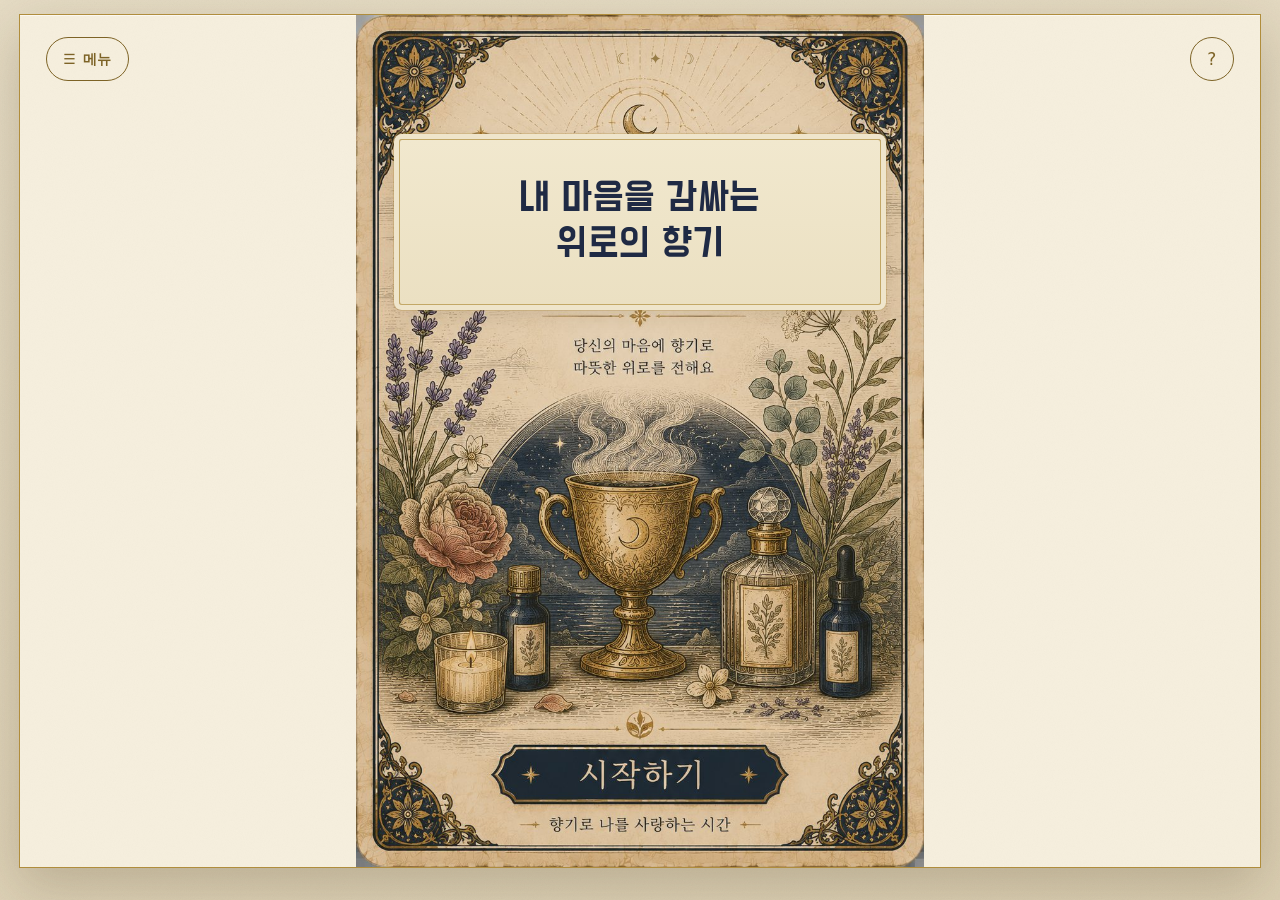
==== index.html @ 22495534 "Layout, UX, accessibility and loading: fit fixes, safe sheets, in-room reveal, preloading, dialogs -" ====
<!doctype html>
<html lang="ko">
<head>
<meta charset="utf-8"><meta name="viewport" content="width=device-width,initial-scale=1">
<meta name="theme-color" content="#e6dcc4">
<title>마음의 향기 타로</title>
<link rel="icon" href="favicon.svg" type="image/svg+xml">
<!-- 표지 제목 글꼴을 먼저 받아 둠(늦게 받으면 제목 글꼴이 한 번 바뀌어 보임) -->
<link rel="preload" href="fonts/BMDOHYEON.woff2" as="font" type="font/woff2" crossorigin>
<style>
@font-face{
  font-family:'BMDOHYEON';
  src:url("fonts/BMDOHYEON.woff2") format('woff2');
  font-weight:400;font-style:normal;font-display:swap;
}
:root{
  --paper:#efe5ce;--tile:#f6efdd;--tile-2:#f0e7d0;
  --ink:#3a3226;--ink-soft:#6e6250;
  --navy:#1f2a44;--navy-2:#16203a;
  --gold:#b08d3c;--gold-lt:#cfae62;--gold-pale:#e9d7a6;
  --gold-text:#7d6326;   /* 작은 금색 글씨용 진한 금색(밝은 배경에서 대비 4.5:1 이상) */
  --line:rgba(176,141,60,.38);--line-soft:rgba(176,141,60,.2);
  --cardw:132px;--cardh:226px;
  --serif:'BMDOHYEON','Noto Sans KR','Apple SD Gothic Neo',sans-serif;
  --sans:'Noto Sans KR','Apple SD Gothic Neo','Malgun Gothic',system-ui,sans-serif;
}
*{box-sizing:border-box}
body{
  margin:0;color:var(--ink);font-family:var(--sans);min-height:100vh;
  background:
    url("data:image/svg+xml,%3Csvg xmlns='http://www.w3.org/2000/svg' width='150' height='150'%3E%3Cfilter id='n'%3E%3CfeTurbulence type='fractalNoise' baseFrequency='.85' numOctaves='3'/%3E%3CfeColorMatrix type='saturate' values='0'/%3E%3C/filter%3E%3Crect width='150' height='150' filter='url(%23n)' opacity='.055'/%3E%3C/svg%3E"),
    linear-gradient(170deg,#e6dcc4 0,#dccfb2 100%);
  background-attachment:fixed;
}
button,input,textarea{font:inherit;cursor:pointer}
button:focus-visible,textarea:focus-visible,input:focus-visible,select:focus-visible{outline:2px solid var(--gold-text);outline-offset:3px}
/* 화면이 바뀔 때 초점을 옮겨 두는 단계 제목·창(키보드로는 닿지 않음) */
[tabindex="-1"]:focus{outline:none}
.app{max-width:820px;margin:auto;padding:clamp(12px,2.5vw,28px)}

/* ── 양피지 액자 ─────────────────────────── */
.shell{
  position:relative;background:var(--tile);border:1.5px solid var(--gold);
  box-shadow:0 18px 50px rgba(60,45,20,.22),0 1px 0 rgba(255,255,255,.6) inset;
  animation:fadeInUp .7s ease-out both;
  background-image:
    url("data:image/svg+xml,%3Csvg xmlns='http://www.w3.org/2000/svg' width='150' height='150'%3E%3Cfilter id='n'%3E%3CfeTurbulence type='fractalNoise' baseFrequency='.9' numOctaves='3'/%3E%3CfeColorMatrix type='saturate' values='0'/%3E%3C/filter%3E%3Crect width='150' height='150' filter='url(%23n)' opacity='.04'/%3E%3C/svg%3E");
}
.shell:before{
  content:"";position:absolute;inset:9px;border:1px solid var(--line);pointer-events:none;z-index:40
}
.corners{position:absolute;inset:9px;pointer-events:none;z-index:41;
  background:url("data:image/svg+xml,%3Csvg xmlns='http://www.w3.org/2000/svg' viewBox='0 0 100 100'%3E%3Cg transform='rotate(0 50 50)'%3E%3Cpath d='M5 95 L5 32 Q5 5 32 5 L95 5' fill='none' stroke='%23b08d3c' stroke-width='1.6'/%3E%3Cpath d='M13 95 L13 36 Q13 13 36 13 L95 13' fill='none' stroke='%23b08d3c' stroke-width='.9' opacity='.55'/%3E%3Cpath d='M13 66 Q34 62 39 44 Q43 28 60 24' fill='none' stroke='%23b08d3c' stroke-width='1.1'/%3E%3Cpath d='M22 56 Q28 46 39 44' fill='none' stroke='%23b08d3c' stroke-width='.9' opacity='.8'/%3E%3Cpath d='M39 44 Q48 34 50 24' fill='none' stroke='%23b08d3c' stroke-width='.9' opacity='.8'/%3E%3Ccircle cx='39' cy='44' r='2.6' fill='%23b08d3c'/%3E%3Ccircle cx='60' cy='24' r='2' fill='%23b08d3c'/%3E%3Ccircle cx='13' cy='66' r='2' fill='%23b08d3c'/%3E%3Ccircle cx='24' cy='24' r='1.4' fill='%23b08d3c' opacity='.7'/%3E%3C/g%3E%3C/svg%3E") top left no-repeat,url("data:image/svg+xml,%3Csvg xmlns='http://www.w3.org/2000/svg' viewBox='0 0 100 100'%3E%3Cg transform='rotate(90 50 50)'%3E%3Cpath d='M5 95 L5 32 Q5 5 32 5 L95 5' fill='none' stroke='%23b08d3c' stroke-width='1.6'/%3E%3Cpath d='M13 95 L13 36 Q13 13 36 13 L95 13' fill='none' stroke='%23b08d3c' stroke-width='.9' opacity='.55'/%3E%3Cpath d='M13 66 Q34 62 39 44 Q43 28 60 24' fill='none' stroke='%23b08d3c' stroke-width='1.1'/%3E%3Cpath d='M22 56 Q28 46 39 44' fill='none' stroke='%23b08d3c' stroke-width='.9' opacity='.8'/%3E%3Cpath d='M39 44 Q48 34 50 24' fill='none' stroke='%23b08d3c' stroke-width='.9' opacity='.8'/%3E%3Ccircle cx='39' cy='44' r='2.6' fill='%23b08d3c'/%3E%3Ccircle cx='60' cy='24' r='2' fill='%23b08d3c'/%3E%3Ccircle cx='13' cy='66' r='2' fill='%23b08d3c'/%3E%3Ccircle cx='24' cy='24' r='1.4' fill='%23b08d3c' opacity='.7'/%3E%3C/g%3E%3C/svg%3E") top right no-repeat,
             url("data:image/svg+xml,%3Csvg xmlns='http://www.w3.org/2000/svg' viewBox='0 0 100 100'%3E%3Cg transform='rotate(270 50 50)'%3E%3Cpath d='M5 95 L5 32 Q5 5 32 5 L95 5' fill='none' stroke='%23b08d3c' stroke-width='1.6'/%3E%3Cpath d='M13 95 L13 36 Q13 13 36 13 L95 13' fill='none' stroke='%23b08d3c' stroke-width='.9' opacity='.55'/%3E%3Cpath d='M13 66 Q34 62 39 44 Q43 28 60 24' fill='none' stroke='%23b08d3c' stroke-width='1.1'/%3E%3Cpath d='M22 56 Q28 46 39 44' fill='none' stroke='%23b08d3c' stroke-width='.9' opacity='.8'/%3E%3Cpath d='M39 44 Q48 34 50 24' fill='none' stroke='%23b08d3c' stroke-width='.9' opacity='.8'/%3E%3Ccircle cx='39' cy='44' r='2.6' fill='%23b08d3c'/%3E%3Ccircle cx='60' cy='24' r='2' fill='%23b08d3c'/%3E%3Ccircle cx='13' cy='66' r='2' fill='%23b08d3c'/%3E%3Ccircle cx='24' cy='24' r='1.4' fill='%23b08d3c' opacity='.7'/%3E%3C/g%3E%3C/svg%3E") bottom left no-repeat,url("data:image/svg+xml,%3Csvg xmlns='http://www.w3.org/2000/svg' viewBox='0 0 100 100'%3E%3Cg transform='rotate(180 50 50)'%3E%3Cpath d='M5 95 L5 32 Q5 5 32 5 L95 5' fill='none' stroke='%23b08d3c' stroke-width='1.6'/%3E%3Cpath d='M13 95 L13 36 Q13 13 36 13 L95 13' fill='none' stroke='%23b08d3c' stroke-width='.9' opacity='.55'/%3E%3Cpath d='M13 66 Q34 62 39 44 Q43 28 60 24' fill='none' stroke='%23b08d3c' stroke-width='1.1'/%3E%3Cpath d='M22 56 Q28 46 39 44' fill='none' stroke='%23b08d3c' stroke-width='.9' opacity='.8'/%3E%3Cpath d='M39 44 Q48 34 50 24' fill='none' stroke='%23b08d3c' stroke-width='.9' opacity='.8'/%3E%3Ccircle cx='39' cy='44' r='2.6' fill='%23b08d3c'/%3E%3Ccircle cx='60' cy='24' r='2' fill='%23b08d3c'/%3E%3Ccircle cx='13' cy='66' r='2' fill='%23b08d3c'/%3E%3Ccircle cx='24' cy='24' r='1.4' fill='%23b08d3c' opacity='.7'/%3E%3C/g%3E%3C/svg%3E") bottom right no-repeat;
  background-size:74px 74px}

/* ── 상단 바 ───────────────────────────── */
.topbar{position:relative;z-index:60;display:flex;align-items:center;justify-content:space-between;padding:26px 30px 0}
.iconbtn{
  width:44px;height:44px;border-radius:50%;border:1.5px solid var(--gold-text);background:transparent;
  color:var(--gold-text);font-size:17px;line-height:1;display:inline-flex;align-items:center;justify-content:center;transition:all .25s ease
}
.iconbtn:hover{background:rgba(176,141,60,.14)}
.crest{flex:1;text-align:center;color:var(--gold);font-size:15px;letter-spacing:.5em;opacity:.85}

.masthead{text-align:center;padding:14px 30px 0;position:relative;z-index:45}
h1{font-family:var(--serif);font-size:clamp(28px,5vw,42px);margin:0;color:var(--navy);letter-spacing:1px;line-height:1.32}
.sub{color:var(--ink-soft);margin-top:12px;font-size:13.5px;line-height:1.7}

.progress{display:grid;grid-template-columns:repeat(5,1fr);gap:6px;padding:22px 30px 0;position:relative;z-index:45}
.progress span{height:2px;background:rgba(176,141,60,.22);transition:all .4s cubic-bezier(.34,.1,.68,.55)}
.progress .on{background:linear-gradient(90deg,var(--gold),var(--gold-lt))}

.content{padding:clamp(22px,4vw,38px) clamp(20px,4vw,42px) clamp(30px,5vw,44px);min-height:560px;position:relative;z-index:45;animation:fadeIn .5s ease-out .15s both}

/* ── 구분 장식 ─────────────────────────── */
.divider{display:flex;align-items:center;gap:14px;margin:6px 0 20px;color:var(--gold-text)}
.divider:before,.divider:after{content:"";flex:1;height:1px;background:linear-gradient(90deg,transparent,var(--line),transparent)}
.divider span{font-size:12px;letter-spacing:.34em;font-weight:700;white-space:nowrap;position:relative;padding:0 22px}
.divider span:before,.divider span:after{content:"◆";position:absolute;top:50%;transform:translateY(-50%);font-size:7px;opacity:.85;letter-spacing:0}
.divider span:before{left:0}.divider span:after{right:0}
.divider em{font-style:normal;opacity:.7}

h2{font-family:var(--serif);font-size:clamp(24px,4vw,34px);margin:0 0 14px;color:var(--navy);letter-spacing:.5px;text-align:center}
.lead{color:var(--ink-soft);line-height:1.85;font-size:13.5px;text-align:center;max-width:620px;margin:0 auto}

.mark{text-align:center;color:var(--gold);font-size:13px;margin-top:30px;opacity:.75}
/* 한국어 문장은 낱말 중간에서 줄이 바뀌지 않게(긴 글자 묶음은 그래도 칸 안에서 줄바꿈) */
.lead,.status,.notice,.reading p,.scent p,.ainote,.keystate,.warn,.rowtext .desc{word-break:keep-all;overflow-wrap:break-word}

/* ── 목록형 선택 줄 ─────────────────────── */
.rows{margin-top:26px;display:flex;flex-direction:column;gap:10px}
.row{
  display:flex;align-items:center;gap:14px;width:100%;text-align:left;
  border:1px solid var(--line);background:rgba(255,253,246,.62);color:var(--ink);
  padding:15px 18px;transition:all .26s ease;position:relative
}
.row:hover{border-color:var(--gold);background:#fffdf6;box-shadow:0 5px 16px rgba(60,45,20,.1)}
.row.sel{background:var(--navy);border-color:var(--navy);box-shadow:0 8px 22px rgba(31,42,68,.3)}
.row.sel strong{color:var(--gold-pale)}
.row.sel .desc{color:rgba(233,215,166,.62)}
.row.sel .chev,.row.sel .orb{color:var(--gold-lt)}
/* 고른 줄은 남색 바탕이라 남색·파랑 점이 묻히지 않게 밝은 테두리 */
.row.sel .orb i{box-shadow:0 0 0 2px #fffdf6}
.orb{width:22px;height:22px;flex:0 0 22px;border-radius:50%;display:grid;place-items:center;color:var(--gold);font-size:15px}
.orb i{width:11px;height:11px;border-radius:50%;background:currentColor;box-shadow:0 0 0 3px rgba(176,141,60,.18)}
.rowtext{flex:1;min-width:0}
.rowtext strong{display:block;font-family:var(--serif);font-size:16.5px;color:var(--navy)}
.rowtext .desc{display:block;color:var(--ink-soft);font-size:12.5px;line-height:1.5;margin-top:4px}
.chev{color:var(--gold);font-size:20px;line-height:1;opacity:.8}

/* ── 버튼 ──────────────────────────────── */
.btn{
  border:1px solid var(--gold);background:transparent;color:var(--navy);
  padding:13px 26px;font-size:13.5px;font-weight:600;letter-spacing:.1em;transition:all .26s ease
}
.btn:hover:not(:disabled){background:rgba(176,141,60,.13)}
.btn.primary{
  position:relative;background:var(--navy);border-color:var(--navy);color:var(--gold-pale);
  box-shadow:0 7px 20px rgba(31,42,68,.3)
}
.btn.primary:before,.btn.primary:after{content:"✦";position:absolute;top:50%;transform:translateY(-50%);color:var(--gold-lt);font-size:10px;opacity:.9}
.btn.primary:before{left:16px}
.btn.primary:after{right:16px}
.btn.primary:hover:not(:disabled){background:var(--navy-2);box-shadow:0 11px 26px rgba(31,42,68,.38)}
.btn:disabled{opacity:.45;cursor:not-allowed}
/* 아직 누를 수 없는 다음 버튼도 글씨는 읽히게(버튼 글씨가 '색을 먼저 골라요'처럼 할 일을 알려 줌) */
.btn.primary:disabled{opacity:1;background:#ddd4bf;border-color:#cdbf9f;color:#5b5140;box-shadow:none}
.btn.primary:disabled:before,.btn.primary:disabled:after{color:#a8987a}
.nav{display:flex;gap:12px;margin-top:30px;flex-wrap:wrap}
.nav .btn{flex:1;min-width:130px}
.nav .mid{display:flex;gap:12px;flex:2;min-width:200px}
.nav .mid .btn{flex:1}
/* 리딩 화면: 왼쪽 자리(다른 단계의 '이전' 자리)는 비워 두고 다시 뽑기는 가운데 묶음으로 */
.navgap{flex:1;min-width:130px}

textarea{
  width:100%;min-height:96px;background:rgba(255,253,246,.75);border:1px solid var(--line);
  color:var(--ink);padding:15px;font-size:13.5px;line-height:1.7;resize:vertical;margin-top:18px
}
textarea:focus{outline:none;border-color:var(--gold);background:#fffdf6}
textarea::placeholder{color:#7a6c58}

/* ── 표지 ──────────────────────────────── */
body.on-cover .progress,body.on-cover .masthead{display:none}
body.on-cover .shell:before,body.on-cover .corners{display:none}
body.on-cover .topbar{position:absolute;left:0;right:0;padding:22px 26px 0}
body.on-cover .topbar .crest{color:#8a6f36}
.content.cover{padding:0;min-height:0;animation:fadeIn .6s ease-out both}
/* 그림이 오기 전에도 자리를 잡아 두고(비율 900:1350), 양피지색 자리와 시작 버튼을 먼저 보여 줌 */
.poster{position:relative;cursor:pointer;line-height:0;aspect-ratio:900/1350;
  background:linear-gradient(180deg,#efe3c4,#e2d2ab);
  box-shadow:inset 0 0 0 10px #e9dcbb,inset 0 0 0 11px rgba(176,141,60,.55)}
.poster img{width:100%;height:auto;display:block}
/* 진짜 '시작하기' 버튼 — 그림 속 버튼 자리에 겹쳐 둠. 그림이 뜨면 투명해져 그림 속 버튼이 보이고,
   그림이 늦거나 안 뜨면 이 버튼이 그대로 보임 */
.poster .start{position:absolute;left:24%;width:52%;top:85.6%;height:6.8%;padding:0;border:1.5px solid var(--gold-lt);
  background:var(--navy);color:var(--gold-pale);font-family:var(--serif);font-size:clamp(17px,4.6vw,28px);
  letter-spacing:.14em;line-height:1;border-radius:4px;transition:background .35s ease,box-shadow .35s ease}
.poster.loaded .start{background:transparent;border-color:transparent;color:transparent}
.poster:hover .start,.poster .start:focus-visible{box-shadow:0 0 34px rgba(207,174,98,.55)}
.poster.loaded:hover .start,.poster.loaded .start:focus-visible{background:rgba(255,245,220,.15)}
/* 표지 이미지 속 옛 제목을 가리고 새 제목을 얹는 '명판' */
.cover-title{position:absolute;left:7.5%;right:7.5%;top:14.5%;height:19.5%;
  display:flex;align-items:center;justify-content:center;text-align:center;line-height:0;
  background:linear-gradient(180deg,#f1e8ce,#ebe0c2);
  border:1px solid rgba(176,141,60,.7);border-radius:3px;
  box-shadow:0 0 0 5px #efe5cb, 0 0 0 6px rgba(176,141,60,.28), 0 8px 22px rgba(60,45,20,.14)}
.cover-title span{font-family:var(--serif);color:var(--navy);line-height:1.44;letter-spacing:.5px;
  font-size:clamp(19px,4.3vw,32px)}

/* ── 카드 테이블 ────────────────────────── */
.tarot-room{
  position:relative;height:520px;margin-top:24px;overflow:hidden;border:1.5px solid var(--gold);
  background:radial-gradient(circle at 50% 80%,rgba(207,174,98,.15),transparent 48%),linear-gradient(160deg,#1c2540 0,#0b1220 100%);
  box-shadow:inset 0 0 70px rgba(0,0,0,.55)
}
.tarot-room:before{content:"";position:absolute;inset:8px;border:1px solid rgba(207,174,98,.25);pointer-events:none;z-index:70}
/* 탁자 위 안내(상태·장수). 카드를 뒤집는 동안(.revealing)에는 카드 그림을 가리지 않게 아래쪽 빈 곳으로 내려감 */
.roomhead{position:absolute;top:20px;left:16px;right:16px;text-align:center;z-index:80}
.status{font-size:13px;line-height:1.5;letter-spacing:.08em;color:var(--gold-lt);font-weight:600}
.status b{color:var(--gold-pale)}
.counter{margin-top:4px;font-size:12px;letter-spacing:.08em;color:rgba(233,215,166,.72)}
.tarot-room.revealing .roomhead{top:auto;bottom:8px}
.tarot-room.revealing .status{text-shadow:0 0 6px #0b1220,0 0 2px #0b1220}
.tarot-room.revealing .counter{display:none}
.fan{position:absolute;left:50%;bottom:52px;transform:translateX(-50%)}
.fan.locked{pointer-events:none}
/* 그림자는 카드 면의 box-shadow 로(카드 36장에 filter 를 걸면 섞을 때 화면이 끊김) */
.card{
  position:absolute;width:var(--cardw);height:var(--cardh);left:calc(var(--cardw) / -2);bottom:0;
  border:0;background:transparent;padding:0;perspective:1200px;transform-origin:50% 165%;
  transform:translate(var(--x,0px),var(--y,0px)) rotate(var(--r,0deg));
  transition:transform .42s cubic-bezier(.34,.1,.68,.55),opacity .4s ease
}
.fan:not(.locked) .card:hover,.fan:not(.locked) .card:focus-visible{transform:translate(var(--x,0px),calc(var(--y,0px) - 30px)) rotate(var(--r,0deg));z-index:50}
.fan:not(.locked) .card:hover .back,.fan:not(.locked) .card:focus-visible .back{box-shadow:0 16px 34px rgba(207,174,98,.42)}
.card:focus-visible{outline:2px solid #fffdf6;outline-offset:3px;border-radius:8px}
.card.hide{opacity:0;pointer-events:none}
.inner{position:absolute;inset:0;transform-style:preserve-3d;transition:transform .75s cubic-bezier(.4,.05,.3,1)}
.face{position:absolute;inset:0;border-radius:7px;backface-visibility:hidden;-webkit-backface-visibility:hidden;overflow:hidden}
.back{background:var(--back) center/cover no-repeat,#1f2a44;box-shadow:0 10px 26px rgba(0,0,0,.5)}
.front{transform:rotateY(180deg);background:var(--tile);border:1px solid rgba(207,174,98,.6);box-shadow:0 10px 26px rgba(0,0,0,.5)}
.front img{width:100%;height:100%;object-fit:cover;display:block}
/* 고른 카드는 탁자 높이에 맞춰 계산한 만큼(--lift, layout() 에서 정함) 올라와 탁자 안에 다 보이게 */
.card.chosen{transform:translate(0px,calc(var(--lift,150px) * -1)) scale(1.18);z-index:99}
.card.picked .inner{transform:rotateY(180deg)}
.card.done{opacity:0;transform:translate(0px,calc(var(--lift,150px) * -1 - 30px)) scale(.55)}

/* ── 뽑은 카드 칸 ───────────────────────── */
.slots{display:flex;flex-direction:column;gap:12px;margin-top:22px}
.slot{
  border:1px solid var(--line);padding:16px 18px;background:rgba(255,253,246,.6);
  transition:all .3s ease;color:var(--ink-soft);font-size:13px;min-height:74px;
  display:flex;align-items:center;gap:16px
}
.slot .lbl{color:var(--gold-text);font-weight:700;letter-spacing:.1em;font-size:12px;display:block;margin-bottom:6px}
.slot.filled{border-color:var(--gold);background:#fffdf6;animation:pop .45s cubic-bezier(.2,1.2,.4,1)}
/* 빈 칸에도 카드 모양 자리(.ph)를 두어, 카드가 들어와도 칸 높이가 그대로(화면이 출렁이지 않게) */
.slot img,.slot .ph{width:56px;height:96px;object-fit:cover;flex:0 0 56px;box-shadow:0 3px 10px rgba(60,45,20,.28)}
.slot .ph{border:1px dashed rgba(176,141,60,.55);background:rgba(176,141,60,.06);box-shadow:none;border-radius:3px}
.slot strong{display:block;font-family:var(--serif);font-size:19px;color:var(--navy);margin-bottom:3px}
.slot .ori{color:var(--ink-soft);font-size:12.5px}
.slot.pending{border-color:var(--gold);color:var(--gold-text);background:rgba(176,141,60,.08)}
.slot.pending .dots:after,.status .dots:after{content:"";animation:dots 1.1s steps(4,end) infinite}

/* ── 리딩 결과 ─────────────────────────── */
.plaque{
  background:var(--navy);color:var(--gold-pale);text-align:center;padding:11px;margin:4px 0 22px;
  font-family:var(--serif);font-size:16px;letter-spacing:.16em;position:relative
}
.plaque:before,.plaque:after{content:"✦";position:absolute;top:50%;transform:translateY(-50%);color:var(--gold-lt);font-size:10px}
.plaque:before{left:16px}.plaque:after{right:16px}
.results{display:flex;flex-direction:column;gap:12px;margin-bottom:24px}
.result{border:1px solid var(--line);padding:16px 18px;background:rgba(255,253,246,.62);display:flex;align-items:center;gap:18px;transition:all .3s ease}
.result:hover{border-color:var(--gold);background:#fffdf6}
.result .lbl{color:var(--ink-soft);font-size:12px;display:block;margin-bottom:10px}
.result img{width:76px;height:130px;object-fit:cover;flex:0 0 76px;box-shadow:0 3px 12px rgba(60,45,20,.28)}
.result.rev img{transform:rotate(180deg)}
.result h3{font-family:var(--serif);font-size:22px;margin:0 0 4px;color:var(--navy)}
.result p{color:var(--ink-soft);font-size:13px;margin:0}
.reading{border:1px solid var(--line);padding:26px;background:rgba(255,253,246,.7);line-height:1.95;position:relative}
.reading:before{content:"";position:absolute;inset:5px;border:1px solid var(--line-soft);pointer-events:none}
.reading p{margin:0 0 18px;color:var(--ink);font-size:14px}
.reading p:last-child{margin-bottom:0}
.reading b{color:var(--navy);font-weight:700;font-family:var(--serif)}

/* ── 향기 ──────────────────────────────── */
.scent-grid{display:grid;grid-template-columns:repeat(3,1fr);gap:14px}
.scent{border:1px solid var(--line);padding:26px 20px;background:rgba(255,253,246,.7);transition:all .3s ease;text-align:center;position:relative}
.scent:before{content:"✦";position:absolute;top:12px;left:0;right:0;color:var(--gold);font-size:10px}
.scent:hover{border-color:var(--gold);background:#fffdf6;box-shadow:0 8px 22px rgba(60,45,20,.12)}
.scent small{color:var(--gold-text);display:block;margin:14px 0 6px;font-weight:700;letter-spacing:.22em;font-size:12px}
.scent h3{font-family:var(--serif);font-size:26px;margin:6px 0 12px;color:var(--navy)}
.scent p{color:var(--ink-soft);font-size:13px;line-height:1.65;margin:0}

.notice{color:var(--ink-soft);font-size:12.5px;margin-top:20px;line-height:1.75;padding:14px 18px;border-left:2px solid var(--gold);background:rgba(176,141,60,.07)}
.notice.top{margin:0 0 16px}
.scent .from{display:block;margin:-4px 0 10px;font-size:12px;color:var(--gold-text);font-weight:600;line-height:1.5}

@keyframes fadeInUp{from{opacity:0;transform:translateY(18px)}to{opacity:1;transform:translateY(0)}}
@keyframes fadeIn{from{opacity:0}to{opacity:1}}
@keyframes pop{0%{transform:scale(.96);opacity:.55}100%{transform:scale(1);opacity:1}}
@keyframes dots{0%{content:""}25%{content:"."}50%{content:".."}75%{content:"..."}}
@media(prefers-reduced-motion:reduce){*{animation-duration:.01ms!important;transition-duration:.01ms!important}}
@media(max-width:700px){
  :root{--cardw:82px;--cardh:140px}
  .scent-grid{grid-template-columns:1fr}
  .tarot-room{height:400px}
  .fan{bottom:36px}
  .card.chosen{transform:translate(0px,calc(var(--lift,108px) * -1)) scale(1.35)}
  .card.done{transform:translate(0px,calc(var(--lift,108px) * -1 - 20px)) scale(.6)}
  .nav{flex-direction:column}
  .nav .mid{flex-direction:column}
  .navgap{display:none}
  .corners{background-size:56px 56px}
  .result img{width:64px;height:110px;flex:0 0 64px}
  .result h3{font-size:19px}
}

/* ── 안쪽 액자 (목업의 STEP 패널) ────────── */
.panel{border:1px solid var(--line);padding:clamp(20px,3.5vw,30px) clamp(16px,3vw,26px);background:rgba(255,253,246,.42);position:relative}
.panel:before{content:"";position:absolute;inset:4px;border:1px solid var(--line-soft);pointer-events:none}
.panel>*{position:relative}
.panel .divider{margin-top:0}

/* ── 메뉴 / 설정 ───────────────────────── */
.sheet{position:fixed;inset:0;z-index:200;background:rgba(20,25,40,.55);display:grid;place-items:center;padding:20px;animation:fadeIn .25s ease both}
.sheetbox{max-width:440px;width:100%;background:var(--tile);border:1.5px solid var(--gold);padding:30px 26px;position:relative;max-height:88vh;overflow:auto;overflow-x:hidden}
/* 창 안 버튼은 큰 화면에서도 작게 — 440px 창 밖으로 '저장'이 밀려나지 않게 */
.sheetbox .lead{font-size:15px;line-height:1.7}
.sheetbox .nav{gap:8px}
.sheetbox .nav .btn{min-width:0;padding:13px 12px;font-size:15px;letter-spacing:.04em}
.sheetbox .nav .mid{min-width:0;gap:8px}
.keybtns{display:flex;gap:8px;margin-top:10px}
.keybtns .btn{flex:1;padding:10px 12px;font-size:13.5px;letter-spacing:.04em}
.sheetbox:before{content:"";position:absolute;inset:7px;border:1px solid var(--line);pointer-events:none}
.sheetbox>*{position:relative}
.sheetbox h3{font-family:var(--serif);text-align:center;color:var(--navy);margin:0 0 6px;font-size:22px}
.sheetbox ol{margin:18px 0 0;padding-left:20px;color:var(--ink-soft);font-size:13.5px;line-height:1.9}
.sheetbox ol b{color:var(--navy)}
.field{margin-top:18px}
.field label{display:block;font-size:12px;letter-spacing:.16em;font-weight:700;color:var(--gold-text);margin-bottom:8px}
.field input{width:100%;background:rgba(255,253,246,.8);border:1px solid var(--line);color:var(--ink);padding:13px 14px;font-size:13.5px;font-family:ui-monospace,Menlo,Consolas,monospace}
.field input:focus{outline:none;border-color:var(--gold);background:#fffdf6}
.keystate{margin-top:10px;font-size:12.5px;color:var(--ink-soft)}
.keystate b{color:var(--navy);font-family:ui-monospace,Menlo,Consolas,monospace}
.keystate.ok b{color:#3f6b3a}
.keystate.bad b{color:#9c3b2e}
.pickrow{display:flex;gap:10px;margin-top:10px}
.pickrow button{flex:1;border:1px solid var(--line);background:rgba(255,253,246,.6);color:var(--ink);padding:12px 8px;font-size:12.5px;line-height:1.5;transition:all .25s ease}
.pickrow button strong{display:block;font-family:var(--serif);font-size:15px;color:var(--navy);margin-bottom:3px}
.pickrow button.on{background:var(--navy);border-color:var(--navy);color:rgba(233,215,166,.7)}
.pickrow button.on strong{color:var(--gold-pale)}
.warn{margin-top:20px;font-size:12px;line-height:1.75;color:var(--ink-soft);padding:13px 15px;border-left:2px solid #9c3b2e;background:rgba(156,59,46,.06)}
.warn b{color:#9c3b2e}

/* ── STEP 01 머리그림 (표지 그림이 이어짐) ── */
body.on-hero .masthead{display:none}
body.on-hero .progress{padding-top:16px}
body.on-hero .content{padding-top:0}
.hero{margin:0 0 4px;line-height:0;position:relative}
/* hero.jpg 는 표지와 제목 위치가 조금 달라 명판 위치를 따로 맞춤 */
.hero .cover-title{top:15%;height:21.5%;left:9%;right:9%}
.hero img{width:100%;height:auto;display:block;background:#e9dcbb}
body.on-hero .panel{border-top-width:1px;margin-top:-1px}

/* ── 도현체는 제목에만 ─────────────────── */
h1,h2,h3,.plaque,.divider span,.rowtext strong,.slot strong,.result h3,
.scent h3,.reading b,.sheetbox h3,.pickrow button strong{
  font-family:var(--serif);font-synthesis-weight:none;-webkit-font-synthesis:none;font-weight:400
}
h1{letter-spacing:0;line-height:1.36}
h2{letter-spacing:0}
.divider span{letter-spacing:.26em}

/* ── 대화형 질문 ───────────────────────── */
.chat{margin-top:34px}
.chatlog{display:flex;flex-direction:column;gap:14px;margin-top:20px}
.msg{display:flex;gap:10px;max-width:90%}
.msg.me{align-self:flex-end;flex-direction:row-reverse}
.msg.ai{align-self:flex-start}
.ava{width:30px;height:30px;flex:0 0 30px;border-radius:50%;border:1px solid var(--gold);
  display:grid;place-items:center;color:var(--gold);font-size:11px;background:rgba(255,253,246,.75);margin-top:2px}
.bubble{padding:13px 16px;font-size:13.5px;line-height:1.85;white-space:pre-wrap;
  border:1px solid var(--line);background:rgba(255,253,246,.8);color:var(--ink)}
.msg.me .bubble{background:var(--navy);border-color:var(--navy);color:var(--gold-pale)}
.typing i{display:inline-block;width:5px;height:5px;border-radius:50%;background:var(--gold);
  margin-right:5px;animation:blink 1.2s infinite}
.typing i:nth-child(2){animation-delay:.2s}
.typing i:nth-child(3){animation-delay:.4s}
@keyframes blink{0%,60%,100%{opacity:.25}30%{opacity:1}}
.chatbar{display:flex;gap:8px;margin-top:18px;align-items:flex-end}
.chatbar textarea{flex:1;min-height:50px;max-height:150px;margin-top:0;padding:14px;resize:none;overflow-y:auto}
.send{flex:0 0 54px;height:50px;border:0;background:var(--navy);color:var(--gold-pale);
  font-size:15px;transition:all .25s ease}
.send:hover:not(:disabled){background:var(--navy-2)}
.send:disabled{opacity:.32;cursor:not-allowed}
.chathint{margin-top:10px;font-size:12.5px;color:var(--ink-soft);text-align:right;letter-spacing:.06em}

/* ── 향기 목록 편집 ────────────────────── */
.scentedit{margin-top:18px;display:flex;flex-direction:column;gap:12px;max-height:44vh;overflow-y:auto;padding-right:4px}
.srow{border:1px solid var(--line);padding:12px;background:rgba(255,253,246,.55)}
.sline{display:flex;gap:8px;align-items:center}
.sname{flex:1.1;min-width:0}
.smood{flex:1.3;min-width:0}
.srow input,.srow select{background:rgba(255,253,246,.9);border:1px solid var(--line);color:var(--ink);padding:10px 11px;font-size:13px;font-family:var(--sans)}
.srow input:focus,.srow select:focus{outline:none;border-color:var(--gold)}
.sdesc{width:100%;margin-top:8px}
.sdel{flex:0 0 34px;height:36px;border:1px solid var(--line);background:transparent;color:#9c3b2e;font-size:17px;line-height:1;transition:all .25s ease}
.sdel:hover{background:rgba(156,59,46,.1);border-color:#9c3b2e}

/* ── ☰ 메뉴 버튼: 아이콘만이면 못 찾으니 라벨을 붙임 ── */
.menubtn{width:auto;border-radius:22px;padding:0 16px;gap:7px;font-size:14px;font-weight:600;letter-spacing:.02em;white-space:nowrap}
.menubtn .mlabel{font-family:var(--sans);font-size:14px}
@media(max-width:420px){.menubtn .mlabel{display:none}.menubtn{width:44px;padding:0}}

/* ── 태블릿·데스크톱(701px 이상): 큰 글씨 ──
   701~899px(세워 든 태블릿)은 축소하지 않고 보통처럼 위아래로 넘겨 봐요.
   900px 이상만 액자 전체를 화면에 맞춰 축소(fit)해요. */
@media(min-width:701px){
  body{overflow-x:hidden}
  .app{max-width:none;margin:0;padding:14px 0;text-align:center}
  /* fadeInUp 은 transform 을 애니메이션(fill:both)해 축소를 덮어쓰므로 여기서는 transform 없는 페이드.
     inline-block+가운데정렬로 좌우 중앙. vertical-align:top 이어야 축소 뒤 남는 높이를 음수 margin 으로 되돌릴 수 있음 */
  .shell{display:inline-block;vertical-align:top;text-align:left;width:min(800px,94vw);
         transform-origin:top center;backface-visibility:hidden;animation:fadeIn .5s ease-out both}
  /* 안쪽 단계에서는 큰 제목을 숨겨 세로 공간을 확보(단계 제목이 대신함) */
  body:not(.on-cover):not(.on-hero) .masthead{display:none}
  .topbar{padding-top:22px}
  .content{min-height:0}
  .s-topic .rows,.s-color .rows{display:grid;grid-template-columns:1fr 1fr;gap:12px}
  /* 표지·머리그림은 화면 높이 안에 들어오게 */
  .cover .poster{max-width:min(640px,calc((100vh - 48px) / 1.5));margin-inline:auto}
  .hero{width:fit-content;max-width:100%;margin:0 auto 4px}
  .hero img{max-height:44vh;width:auto;max-width:100%}
  /* 뽑은 카드 칸 세 개를 가로로 */
  .s-draw .slots{flex-direction:row}
  .s-draw .slot{flex:1;min-width:0;padding:12px 14px;gap:12px}

  /* ── 글씨 크게 ── */
  h2{font-size:clamp(30px,2.5vw,42px);margin-bottom:16px}
  .lead{font-size:17.5px;line-height:1.8;max-width:none}
  .divider span{font-size:13px}
  .rowtext strong{font-size:20px}
  .rowtext .desc{font-size:15px;margin-top:5px}
  .row{padding:17px 22px;gap:16px}
  .orb{width:26px;height:26px;flex:0 0 26px;font-size:17px}
  .btn{font-size:16px;padding:16px 30px}
  .nav .btn{min-width:150px}
  .plaque{font-size:21px;padding:13px;margin-bottom:20px}
  .result h3{font-size:28px}
  .result p{font-size:16px}
  .result .lbl{font-size:14px;margin-bottom:8px}
  .reading{padding:30px}
  .reading p{font-size:17.5px;line-height:1.95;margin-bottom:16px}
  .notice{font-size:15px;padding:16px 20px}
  .roomhead{top:24px}
  .status{font-size:18px;letter-spacing:.14em}
  .counter{font-size:14px}
  .slot strong{font-size:21px}
  .slot .lbl{font-size:12.5px}
  .slot .ori{font-size:15px}
  .bubble{font-size:16px;line-height:1.8;padding:14px 18px}
  .ava{width:34px;height:34px;flex:0 0 34px;font-size:13px}
  textarea{font-size:16px}
  .chatbar textarea{min-height:56px}
  .send{flex:0 0 60px;height:56px;font-size:18px}
  .chathint{font-size:14px}
  .scent h3{font-size:30px}
  .scent p{font-size:15px;line-height:1.7}
  .scent small{font-size:12.5px}
  .scent .from{font-size:14px}
  .scent{padding:30px 22px}

  /* ── 이미지 크게 ── */
  .result img{width:106px;height:182px;flex:0 0 106px}
}

/* ── 넓은 화면(900px 이상): 좌우 2단 + 한 화면에 맞춤 ── */
@media(min-width:900px){
  .shell{width:min(1340px,97vw)}
  /* 여백 축소로 축소율을 1에 가깝게 */
  .content{padding:clamp(14px,1.8vw,24px) clamp(20px,2.6vw,34px) clamp(16px,2vw,26px)}
  .panel{padding:clamp(18px,2.2vw,26px) clamp(16px,2vw,24px)}
  .progress{padding-top:16px}

  /* 2단 배치 */
  .pane{display:grid;grid-template-columns:1.05fr 1fr;gap:clamp(26px,3vw,48px);align-items:center;margin-top:2px}
  .pane .hero{margin:0 auto}
  /* 원본 비율 유지하며 크게(왜곡 없이). 명판이 그림 밖으로 나가지 않게 .hero 는 그림 폭에 맞춤 */
  .pane .hero img{max-height:68vh;border:1px solid var(--line)}
  .pane .paneR>.nav{margin-top:24px}
  .pane .results{margin-bottom:0;gap:16px}
  /* 리딩: 카드 3장을 가로로, 해석은 2열로 흘려 높이를 줄임 */
  .s-reading .results{flex-direction:row;gap:16px;margin-bottom:20px}
  .s-reading .result{flex:1}
  .s-reading .reading{column-count:2;column-gap:38px}
  .s-reading .reading p{break-inside:avoid}
  .s-reading .chatlog{max-width:none}
  /* 카드 단계: 뽑은 카드 칸 옆에 버튼(리딩 보기 / 이전·다시 섞기)을 두어 한 화면에 */
  .s-draw .tarot-room{height:clamp(470px,calc(100vh - 500px),580px)}
  .s-draw .drawfoot{display:flex;gap:16px;align-items:stretch;margin-top:20px}
  .s-draw .drawfoot .slots{flex:1;min-width:0;margin-top:0}
  .s-draw .drawfoot .nav{margin-top:0;flex:0 0 clamp(220px,22vw,300px);display:grid;grid-template-columns:1fr 1fr;gap:8px;align-content:center}
  .s-draw .drawfoot .nav .mid{display:contents}
  .s-draw .drawfoot .nav .btn{min-width:0;padding:14px 10px;letter-spacing:.06em}
  .s-draw #go{grid-column:1/-1;order:-1}
  .s-draw .mark{display:none}
  .slot strong{font-size:23px}
  .slot img,.slot .ph{width:72px;height:124px;flex:0 0 72px}
}

/* 키가 낮은 노트북·가로 태블릿(높이 900px 이하): 카드 단계가 축소 없이 한 화면에 들어오게
   카드·탁자를 조금 작게, 제목 둘레 여백을 줄임 */
@media(min-width:900px) and (max-height:900px){
  .s-draw{--cardw:110px;--cardh:188px}
  .s-draw .fan{bottom:44px}
  .s-draw .tarot-room{height:clamp(300px,calc(100vh - 380px),500px);margin-top:14px}
  .s-draw.content{padding-top:12px;padding-bottom:14px}
  .s-draw .divider{margin-bottom:8px}
  .s-draw h2{margin-bottom:6px}
  .s-draw .drawfoot{margin-top:14px}
  .s-draw .slot{padding:10px 12px}
  .s-draw .slot strong{font-size:20px}
  .s-draw .slot img,.s-draw .slot .ph{width:48px;height:82px;flex:0 0 48px}
}

/* 아주 넓은 모니터: 더 크게 */
@media(min-width:1500px){
  .shell{width:min(1500px,94vw)}
  .lead{font-size:19px}
  .rowtext strong{font-size:22px}
  .rowtext .desc{font-size:16px}
  .reading p{font-size:19px}
  .btn{font-size:17px}
  .result h3{font-size:31px}
  .result img{width:120px;height:206px;flex:0 0 120px}
}

/* ── AI 안내 · 답 표시 ─────────────────── */
.ainote{margin:-8px 0 0;text-align:center;font-size:12px;line-height:1.6;color:var(--ink-soft)}
.bubble .src{display:block;margin-bottom:3px;font-size:12px;font-weight:700;letter-spacing:.1em;color:var(--gold-text);white-space:normal}
.msg.me .bubble .src{color:var(--gold-lt)}

/* ── 도움 안내 카드 (위험한 말이 보였을 때) ── */
.helpcard{max-width:620px;margin:0 auto;text-align:center;border:1.5px solid var(--gold);background:#fffdf6;
  padding:clamp(22px,4vw,34px) clamp(18px,3.5vw,32px);position:relative}
.helpcard:before{content:"";position:absolute;inset:5px;border:1px solid var(--line-soft);pointer-events:none}
.helpcard>*{position:relative}
.helpcard p{margin:0 0 8px;font-size:15px;line-height:1.8;color:var(--ink);word-break:keep-all}
.helpcard p.show{margin:14px 0 6px;padding:12px 14px;background:var(--navy);color:var(--gold-pale);font-weight:700;font-size:16px}
.helpcard p.lineslbl{margin:18px 0 0;font-size:13px;color:var(--ink-soft)}
.lines{list-style:none;margin:8px 0 0;padding:0;display:grid;grid-template-columns:1fr 1fr;gap:8px;text-align:left}
.lines li{display:flex;align-items:center;gap:12px;border:1px solid var(--line);background:rgba(255,253,246,.8);padding:10px 14px}
.lines b{font-family:var(--serif);font-weight:400;font-size:24px;color:var(--navy);min-width:62px}
.lines span{font-size:14px;color:var(--ink);line-height:1.4}
.lines small{display:block;font-size:11.5px;color:var(--ink-soft)}
.helpnav{margin-top:22px;display:flex;flex-direction:column;align-items:flex-end}
.helpnav .nav{margin-top:6px;align-self:stretch}
.helpcard p.teachnote{font-size:12.5px;color:var(--ink-soft);align-self:stretch;margin:0}
.teach{position:relative;overflow:hidden;border:1px solid var(--line);background:transparent;color:var(--ink-soft);
  font-size:11.5px;padding:7px 12px;letter-spacing:.06em;
  user-select:none;-webkit-user-select:none;-webkit-touch-callout:none;touch-action:none}
.teach:after{content:"";position:absolute;left:0;bottom:0;height:3px;width:0;background:var(--gold)}
.teach.hold:after{width:100%;transition:width 1.5s linear}
@media(max-width:700px){.lines{grid-template-columns:1fr}}
/* 선생님만 아는 표시 — 도움 안내 중이거나 확인하지 않은 기록이 있으면 맨 위 ☾ ✦ ☽ 가 붉어짐(도움말에서만 설명) */
body.flagged .topbar .crest{color:#a4503f;opacity:1;text-shadow:0 0 8px rgba(164,80,63,.35)}

/* ── 설정: AI 기능 끄기 · 도움 안내 기록 ── */
.field label.check{display:flex;align-items:center;gap:10px;font-size:14px;letter-spacing:0;color:var(--navy);margin-bottom:6px;cursor:pointer}
.field .check input{width:20px;height:20px;flex:0 0 20px;padding:0;accent-color:var(--navy)}
.btn.mini{padding:6px 12px;font-size:12px;margin-left:6px}
.sheetbox .teach-help{font-size:12.5px}

@media(min-width:701px){
  .ainote{font-size:14px}
  .bubble .src{font-size:12.5px}
  .helpcard p{font-size:17px}
  .helpcard p.show{font-size:18px}
  .lines span{font-size:16px}
}
</style>
</head>
<body>
<div class="app">
  <main class="shell">
    <div class="corners"></div>
    <div class="topbar">
      <button class="iconbtn menubtn" onclick="menu()" aria-label="메뉴 · 설정 · 향기 목록">☰<span class="mlabel">메뉴</span></button>
      <div class="crest">☾ ✦ ☽</div>
      <button class="iconbtn" onclick="help()" aria-label="도움말">?</button>
    </div>
    <div class="masthead" id="masthead">
      <h1>마음의<br>향기 타로</h1>
      <div class="sub">카드 그림을 보며<br>지금 내 마음을 생각해 봐요.</div>
    </div>
    <div class="progress" id="progress"></div>
    <div class="content" id="screen"></div>
  </main>
</div>
<script src="content.js"></script>
<script src="safety.js"></script>
<script src="prompts.js"></script>
<script src="reading.js"></script>
<script>
/* 수업 내용(카드·주제·색·향기)은 content.js, 위험한 말 확인·도움 안내는 safety.js,
   AI 안내문(프롬프트)은 prompts.js, 카드 뽑기·리딩 글·향기 고르기·준비된 답변은 reading.js 에 있습니다 */
const {COVER,BACK,HERO,COVER_TITLE,topics,colors,roles,MOODS,MOOD_DESC,DEFAULT_SCENTS}=CONTENT;
document.documentElement.style.setProperty("--back","url("+BACK+")");

const progressEl=document.getElementById("progress");
const screenEl=document.getElementById("screen");

/* flag: 위험한 말이 보여 도움 안내 화면을 띄운 상태({cat, from:'note'|'chat'|'ai'}). 선생님 확인 전에는 다른 곳으로 못 감 */
let state={step:-1,color:null,topic:null,note:"",draw:[],reading:"",scents:[],flag:null};
let deck=null,locked=true,picking=false,needLayout=false;

/* 추가 질문 상태 — chatLog 는 화면에 보이는 대화 [{who:'me'|'ai', text, src?:'ai'|'local'|'info'}],
   chatHistory 는 AI가 실제로 답한 질문·답만 [{role:'user',content:질문},{role:'assistant',content:답}] (카드 정보는 보낼 때 Prompts 가 붙임).
   askCount 는 AI가 실제로 답한 질문 수(준비된 답변은 세지 않음). 학생 한 명 기준 — 다시 뽑기를 해도 그대로, 처음부터(restart)에서만 0 */
let askCount=0,chatHistory=[],chatLog=[],asking=false;
const ASK_LIMIT=Prompts.ASK_LIMIT;

/* gen: 학생(뽑기) 세대 번호. 처음부터·다시 뽑기·다시 섞기·카드 단계의 이전에서 1씩 올라가고,
   그 전에 걸어 둔 타이머(later)와 늦게 도착한 AI 답은 번호가 달라 그냥 버려집니다. */
let gen=0,timers=[],navAt=0;
function later(fn,ms){const g=gen;timers.push(setTimeout(()=>{if(g===gen)fn()},ms))}
function cancelTimers(){timers.forEach(clearTimeout);timers=[]}
/* 화면 이동 버튼을 빠르게 두 번 눌러 단계를 건너뛰지 않도록 450ms 안의 두 번째 이동은 무시 */
function navOk(){const t=Date.now();if(t-navAt<450)return false;navAt=t;return true}

const esc=s=>String(s).replace(/[&<>"]/g,c=>({"&":"&amp;","<":"&lt;",">":"&gt;",'"':"&quot;"}[c]));
/* 카드 그림(336×576). width·height 를 적어 두면 그림이 오기 전에도 자리가 잡혀 화면이 출렁이지 않음 */
const img=(c,extra="")=>`<img src="${c.img}" alt="${c.ko}" width="336" height="576" ${extra}>`;

/* ── 공통 조각 ─────────────────────────── */
const divider=t=>`<div class="divider"><span>${t}</span></div>`;
const head=(n,title,lead)=>`${divider("STEP 0"+n)}<h2>${title}</h2><p class="lead">${lead}</p>`;
const panel=inner=>`<div class="panel">${inner}</div>`;
const mark=`<div class="mark">✦</div>`;
/* 넓은 화면에서 좌우 2단으로 배치(모바일에선 세로로 쌓임) */
const twoPane=(l,r)=>`<div class="pane"><div class="paneL">${l}</div><div class="paneR">${r}</div></div>`;
/* 고르는 줄(색·주제·메뉴). pressed 가 true/false 이면 화면읽기에 '선택됨' 여부를 알림(메뉴처럼 null 이면 생략) */
function row(label,desc,sel,onclick,color,pressed=null){
  const orb=`<span class="orb" aria-hidden="true"${color?` style="color:${color}"`:""}><i></i></span>`;
  return `<button class="row ${sel?"sel":""}" onclick="${onclick}"${pressed===null?"":` aria-pressed="${pressed}"`}>${orb}
    <span class="rowtext"><strong>${label}</strong>${desc?`<span class="desc">${desc}</span>`:""}</span>
    <span class="chev" aria-hidden="true">›</span></button>`;
}

function prog(){let h="";for(let i=0;i<5;i++)h+=`<span class="${i<=state.step?"on":""}"></span>`;progressEl.innerHTML=h}
function saveNote(){const t=document.getElementById("note");if(t)state.note=t.value}
function next(){
  if(state.step>=4||state.flag||!navOk())return;
  saveNote();
  // 카드 펼치기 전에 고민 한 줄을 확인 — 위험한 말이면 카드로 넘어가지 않고 도움 안내
  if(state.step===1){const hit=Safety.check(state.note);if(hit){raiseFlag(hit.cat,"note");return}}
  state.step++;render();
}
function prev(){if(state.flag||!navOk())return;saveNote();state.step--;render()}
function setColor(i){state.color=colors[i][0];render()}
function setTopic(i){saveNote();state.topic=topics[i][0];render()}
/* 카드·리딩·대화를 모두 비움. gen 이 바뀌어 진행 중이던 뒤집기 타이머와 AI 답도 버려집니다.
   남은 질문 수(askCount)는 같은 학생이므로 그대로 둠 — 다시 뽑기로 질문이 다시 채워지지 않게 */
function clearDraw(){
  gen++;cancelTimers();
  deck=null;locked=true;picking=false;needLayout=false;
  state.draw=[];state.reading="";state.scents=[];
  chatHistory=[];chatLog=[];asking=false;
}
/* 리딩·대화가 있으면 지우기 전에 한 번 더 물어봄(잘못 눌러 사라지지 않게) */
const hasWork=()=>state.step>=3||chatLog.length>0;
/* 처음부터(표지로) — 다음 학생에게 앞 학생의 색·주제·고민·카드·대화가 남지 않도록 전부 지움.
   force: 선생님이 도움 안내에서 '처음부터'를 고른 경우처럼 묻지 않고 바로 */
function restart(force){
  if(state.flag||!navOk())return;
  if(force!==true&&hasWork()&&!confirm("처음으로 가면 지금 카드와 리딩, 대화가 모두 지워져요. 처음으로 갈까요?"))return;
  clearDraw();askCount=0;
  state={step:-1,color:null,topic:null,note:"",draw:[],reading:"",scents:[],flag:null};render();
}
function redraw(){
  if(state.flag||!navOk())return;
  if(!confirm("카드를 다시 뽑으면 지금 카드와 리딩, 대화가 지워져요. 다시 뽑을까요?"))return;
  clearDraw();state.step=2;render();
}
function start(){if(state.flag||!navOk())return;state.step=0;render()}

/* ══════════════ 향기 목록 ══════════════ */
function scentLib(){
  const c=loadCfg();
  return (Array.isArray(c.scents)&&c.scents.length)?c.scents:DEFAULT_SCENTS;
}

/* ── 향기 목록 편집 화면 ─────────────────── */
function scentEditor(){
  const lib=scentLib();
  sheet(`<h3>향기 목록</h3>
    <p class="lead">가지고 계신 향기로 바꿔 두시면, 앱은 이 목록 안에서만 추천합니다.</p>
    <div class="scentedit" id="scentedit">${lib.map(scentRow).join("")}</div>
    <div class="keystate" id="scentmsg" role="status"></div>
    <div class="nav" style="margin-top:12px">
      <button class="btn" onclick="addScent()">＋ 향기 추가</button>
    </div>
    <div class="nav" style="margin-top:10px">
      <button class="btn" onclick="resetScents()">기본값으로</button>
      <div class="mid">
        <button class="btn" onclick="closeSheet()">닫기</button>
        <button class="btn primary" onclick="saveScents()">저장</button>
      </div>
    </div>
    <div class="notice" style="margin-top:18px">
      <b>결</b>은 그 향기가 어떤 마음에 어울리는지를 뜻합니다.
      카드는 이 결을 보고 향기를 고르니, 이름을 바꾸셔도 결만 맞으면 잘 이어집니다.
      설명을 비워 두면 결에 맞는 문장이 자동으로 들어갑니다.
    </div>`);
}

function scentRow(s){
  return `<div class="srow">
    <div class="sline">
      <input class="sname" value="${esc(s.name||"")}" placeholder="향기 이름">
      <select class="smood">${MOODS.map(m=>`<option value="${m[0]}" ${s.mood===m[0]?"selected":""}>${m[1]}</option>`).join("")}</select>
      <button class="sdel" onclick="delScent(this)" aria-label="이 향기 삭제">×</button>
    </div>
    <input class="sdesc" value="${esc(s.desc||"")}" placeholder="설명 · 비워 두면 자동으로 채워집니다">
  </div>`;
}

function addScent(){
  const box=document.getElementById("scentedit");
  box.insertAdjacentHTML("beforeend",scentRow({name:"",mood:"calm",desc:""}));
  box.lastElementChild.querySelector(".sname").focus();
  markDirty();
}
function delScent(b){b.closest(".srow").remove();markDirty()}

/* 저장을 눌러야만 기기에 남음. 기본 목록과 똑같으면 null 로 저장해, 나중에 content.js 의 기본 목록이 바뀌면 따라감 */
function saveScents(){
  const rows=[...document.querySelectorAll("#scentedit .srow")];
  const list=rows.map(r=>({
    name:r.querySelector(".sname").value.trim(),
    mood:r.querySelector(".smood").value,
    desc:r.querySelector(".sdesc").value.trim()
  })).filter(s=>s.name);
  if(!list.length){alert("향기를 하나 이상 남겨 주세요.");return}
  const def=DEFAULT_SCENTS.map(s=>({name:s.name,mood:s.mood,desc:s.desc||""}));
  saveCfg({scents:JSON.stringify(list)===JSON.stringify(def)?null:list});
  closeSheet(true);
}

/* 기본값으로 — 편집 칸만 기본 목록으로 바꿈. 저장을 눌러야 적용되고, 닫기를 누르면 원래 목록이 그대로 남음 */
function resetScents(){
  document.getElementById("scentedit").innerHTML=DEFAULT_SCENTS.map(scentRow).join("");
  document.getElementById("scentmsg").textContent="기본 목록을 불러왔어요. 저장을 눌러야 바뀌어요.";
  markDirty();
}

/* ══════════════ 설정 · 메뉴 · 도움말 ══════════════ */

/* API 키는 이 기기의 브라우저에만 저장됩니다. 앱 파일에는 들어가지 않습니다. */
const CFG_KEY="maum_tarot_cfg";
/* 쓸 수 있는 모델은 이 두 가지뿐입니다. 다른 이름은 절대 보내지 않습니다. */
const HAIKU="claude-haiku-4-5",SONNET="claude-sonnet-5-5";
/* 예전에 저장된 모델 이름(날짜가 붙은 이름 등)도 둘 중 하나로 맞춤: haiku → 하이쿠, sonnet → 소넷, 그 밖 → 하이쿠 */
function normModel(m){m=String(m||"");return m.includes("haiku")||!m.includes("sonnet")?HAIKU:SONNET}
let memCfg={apiKey:"",model:HAIKU,aiOff:false};   // aiOff: 설정의 'AI 기능 끄기'

function loadCfg(){
  try{const r=localStorage.getItem(CFG_KEY);if(r)memCfg={...memCfg,...JSON.parse(r)}}catch(e){}
  const m=normModel(memCfg.model);
  if(m!==memCfg.model)saveCfg({model:m});
  return memCfg;
}
function saveCfg(c){
  memCfg={...memCfg,...c};
  try{localStorage.setItem(CFG_KEY,JSON.stringify(memCfg))}catch(e){}
}
function maskKey(k){return k.length>14?k.slice(0,7)+"…"+k.slice(-4):"…"}

/* ── 창(메뉴·설정·향기 목록·도움말) ──
   열리면 뒤 화면은 누를 수 없고(inert) Tab 은 창 안에서만 돌아요. Esc 나 닫기로 닫고, 닫으면 창을 연 버튼으로 초점이 돌아가요.
   고친 내용이 있으면(dirty) 바깥을 눌러도 닫히지 않고, 닫기·Esc 는 한 번 더 물어봐요.
   바로 저장되는 칸(AI 기능 끄기)은 data-instant 를 붙여 dirty 로 치지 않아요. */
const appEl=document.querySelector(".app");
let sheetOpener=null;
function sheet(inner){
  const old=document.getElementById("sheet");
  if(old)old.remove();else sheetOpener=document.activeElement;   // 창에서 창으로 넘어가면 처음 연 버튼을 기억
  const d=document.createElement("div");
  d.className="sheet";d.id="sheet";
  d.onclick=e=>{if(e.target===d&&!d.dataset.dirty)closeSheet()};
  d.innerHTML=`<div class="sheetbox" role="dialog" aria-modal="true" tabindex="-1">${inner}</div>`;
  const box=d.firstElementChild,h=box.querySelector("h3");
  if(h){h.id="sheettitle";box.setAttribute("aria-labelledby","sheettitle")}
  const dirty=e=>{if(!e.target.closest("[data-instant]"))markDirty()};
  box.addEventListener("input",dirty);box.addEventListener("change",dirty);
  document.body.appendChild(d);
  appEl.inert=true;
  box.focus({preventScroll:true});   // 첫 입력칸 대신 창 자체에 — 태블릿에서 키보드가 저절로 올라오지 않게
}
function markDirty(on=true){
  const d=document.getElementById("sheet");
  if(d){if(on)d.dataset.dirty="1";else delete d.dataset.dirty}
}
/* force: 저장 뒤나 도움 안내로 넘어갈 때처럼 묻지 않고 닫음. 닫았으면 true */
function closeSheet(force){
  const d=document.getElementById("sheet");
  if(!d)return true;
  if(force!==true&&d.dataset.dirty&&!confirm("저장하지 않은 내용이 있어요. 저장하지 않고 닫을까요?"))return false;
  d.remove();appEl.inert=false;
  const o=sheetOpener;sheetOpener=null;
  if(o&&o.isConnected&&o!==document.body&&!state.flag)o.focus({preventScroll:true});
  return true;
}
document.addEventListener("keydown",e=>{
  const d=document.getElementById("sheet");
  if(!d)return;
  if(e.key==="Escape"){e.preventDefault();closeSheet();return}
  if(e.key!=="Tab")return;
  const f=[...d.querySelectorAll("button,input,select,textarea")].filter(x=>!x.disabled&&x.offsetParent);
  if(!f.length)return;
  const a=document.activeElement,first=f[0],last=f[f.length-1];
  if(e.shiftKey&&(a===first||!f.includes(a))){e.preventDefault();last.focus()}
  else if(!e.shiftKey&&(a===last||!f.includes(a))){e.preventDefault();first.focus()}
});

function menu(){
  // 도움 안내 중에는 학생이 처음 화면으로 지우고 나가지 못하게 숨김(선생님 확인 뒤에 가능)
  sheet(`<h3>메뉴</h3><p class="lead">무엇을 하시겠어요?</p>
    <div class="rows" style="margin-top:20px">
      ${state.flag?"":row("처음 화면","표지로 돌아가요 · 지금 학생의 기록은 지워져요",false,"closeSheet();restart()")}
      ${row("설정","API 키 · 모델 · AI 기능 끄기",false,"closeSheet();settings()")}
      ${row("향기 목록","가지고 계신 향기로 바꿉니다",false,"closeSheet();scentEditor()")}
      ${row("도움말","진행 방법을 봅니다",false,"closeSheet();help()")}
    </div>
    <div class="nav"><button class="btn" onclick="closeSheet()">닫기</button></div>`);
}

function help(){
  sheet(`<h3>이렇게 진행해요</h3>
    <p class="lead">다섯 단계로 지금의 마음을 살펴봐요.</p>
    <ol>
      <li><b>감정 색</b> — 지금 내 마음과 가장 비슷한 색을 하나 골라요.</li>
      <li><b>주제</b> — 오늘 이야기해 보고 싶은 주제를 골라요. 한 줄 메모는 써도 되고 비워 둬도 돼요.</li>
      <li><b>카드</b> — 섞인 카드 가운데 마음이 가는 세 장을 골라요.</li>
      <li><b>리딩</b> — 세 카드를 이어서 읽고, 궁금한 점은 '더 물어보기'에 적어요.</li>
      <li><b>향기</b> — 카드와 어울리는 향기 세 가지를 보고, 이름을 가린 채 맡아 본 뒤 직접 골라요.</li>
    </ol>
    <div class="notice teach-help">
      <b>선생님께 — 진행 요령</b><br>
      · 학생은 카드만 고르고, 카드의 뜻은 고르지 않아요. 정방향·역방향은 카드를 뒤집을 때 정해져요.<br>
      · 감정 색은 리딩의 결론이 아니라 배경이에요. 리딩에는 색의 두 가지 쪽이 함께 나와요(예: 빨강 = 화가 났거나, 힘이 넘치거나).<br>
      · 리딩 위에 '타로 카드는 미래를 맞히는 게 아니에요' 안내가 붙고, 죽음·탑 카드에는 '실제로 나쁜 일이 생긴다는 뜻이 아니에요'라는 문장이 함께 나와요.<br>
      · 2단계의 한 줄 메모는 리딩에 다시 나오지 않고, 저장하거나 AI에게 보내지 않아요.<br>
      · 다시 뽑기를 해도 남은 질문 수는 다시 채워지지 않아요(같은 학생으로 봐요). 리딩·대화가 있을 때 다시 뽑기·처음부터를 누르면 지우기 전에 한 번 더 물어봐요.<br>
      · 휴대폰처럼 좁은 화면에서는 카드를 15장만 펼쳐요(카드가 너무 얇아지지 않게). 그래도 숨기지 않은 모든 카드 가운데에서 무작위로 골라요.<br>
      · <b>다음 학생으로 넘길 때</b>: 향기 화면의 <b>처음부터</b>나 ☰ 메뉴 → <b>처음 화면</b>을 눌러 주세요. 앞 학생의 색·주제·메모·카드·대화가 모두 지워져요. 새로고침해도 앞 학생 기록은 돌아오지 않아요.
    </div>
    <div class="notice teach-help">
      <b>선생님께 — 블라인드 시향</b><br>
      · 앱이 고른 세 향기는 세 카드에서 하나씩 이어져 있어요. 향기 카드마다 어느 카드와 어울리는지 나와요. 실제로 고르는 건 시향 뒤 학생이에요.<br>
      · 이름을 가린 시향지에 한두 방울만 떨어뜨려, 코에서 조금 떨어진 곳에서 손으로 부채질해 맡게 해 주세요. 원액은 피부에 바르거나 먹지 않아요.<br>
      · 천식·알레르기가 있거나 머리가 아픈 학생은 맡지 않아도 돼요. 맡다가 머리가 아프거나 기침이 나면 바로 멈추고 창문을 열어 주세요. 학생 화면에도 같은 안내가 나와요.<br>
      · 향기 목록은 ☰ 메뉴 → <b>향기 목록</b>에서 가지고 계신 향기로 바꿀 수 있어요. 고친 뒤에는 꼭 <b>저장</b>을 눌러 주세요. '기본값으로'도 저장을 눌러야 바뀌고, 저장하지 않고 닫으려 하면 한 번 더 물어봐요.
    </div>
    <div class="notice teach-help">
      <b>선생님께 — AI와 개인정보</b><br>
      · '더 물어보기'에서 학생은 AI에게 세 번까지 물어볼 수 있어요. AI가 답하지 못할 때(키 없음·한도·연결 문제)는 질문 속 낱말에 맞춰 고른 '준비된 답변'이 나오고, 이때는 남은 질문 수가 줄지 않아요.<br>
      · 질문 칸 위에 '질문은 AI에게 보내져요 · 이름·학교·전화번호는 쓰지 마세요' 안내가 늘 보이고, 답마다 'AI 답변'·'준비된 답변' 표시가 붙어요.<br>
      · AI에게 보내는 것은 학생이 '더 물어보기'에 쓴 질문과 카드 이름·주제·감정 색뿐이에요. 질문 속 전화번호·이메일·긴 숫자는 가려서 보내요.<br>
      · 보내는 곳: 설정에 키를 넣은 기기는 그 기기에서 바로 Anthropic(미국)으로 보내요. 키가 없는 기기는 이 사이트의 서버(Vercel, 미국)를 거치는데, 서버에 키가 없으면 AI를 부르지 않고 준비된 답변을 보여 줘요.<br>
      · 앱은 질문과 답을 저장하지 않아요. Anthropic은 API로 받은 내용을 기본적으로 AI 학습에 쓰지 않는다고 밝히고 있어요.<br>
      · 보호자 동의를 받지 않은 반에서는 설정 → <b>AI 기능 끄기</b>를 체크해 주세요. '더 물어보기'가 사라지고 AI를 전혀 부르지 않아요.<br>
      · 가정 안내문 예시: "타로 활동 중 학생이 카드에 대해 묻는 질문은 답을 만들기 위해 AI(Anthropic, 미국)에 보내지며, 학원은 그 내용을 저장하지 않습니다. 원하지 않으시면 AI 질문 없이 진행합니다."
    </div>
    <div class="notice teach-help">
      <b>선생님께 — 도움 안내 화면</b><br>
      · 고민 한 줄이나 질문에 죽고 싶다·맞는다·괴롭힘 같은 말이 보이면, 카드 풀이 대신 상담 번호(1388·109·117·112)가 있는 도움 안내 화면이 떠요. 인터넷이 없어도 기기 안에서 바로 확인하고, 그 글은 AI에게 보내지 않아요. AI가 위험한 이야기라고 판단한 경우에도 같은 화면이 떠요.<br>
      · 이 화면에서는 학생이 다시 뽑기·처음부터로 나갈 수 없어요. 학생과 이야기를 나눈 뒤 <b>'선생님 확인' 버튼을 1.5초 동안 길게 누르면</b> 이어서 하기·처음부터를 고를 수 있어요.<br>
      · 맨 위 가운데의 ☾ ✦ ☽ 표시가 <b>붉은색</b>이 되면 도움 안내 화면이 떠 있거나, 아직 확인하지 않은 도움 안내 기록이 있다는 뜻이에요(학생이 새로고침해도 남아요). 설정에서 기록을 보고 '확인했어요'를 누르면 원래 색으로 돌아와요. 기록에는 시각만 남고 학생이 쓴 글은 남지 않아요.
    </div>
    <div class="nav"><button class="btn primary" onclick="closeSheet()">닫기</button></div>`);
}

function settings(){
  const c=loadCfg();
  sheet(`<h3>설정</h3>
    <p class="lead">추가 질문에 AI가 답하게 하려면 API 키를 넣어 주세요.</p>

    <div class="field">
      <label for="apikey">ANTHROPIC API 키</label>
      <input id="apikey" type="password" autocomplete="off" spellcheck="false" placeholder="새 키를 넣을 때만 입력" aria-describedby="keystate">
      <div class="keystate" id="keystate" role="status"></div>
      <div class="keybtns">
        <button class="btn" onclick="testKey()">연결 확인</button>
        <button class="btn" onclick="clearKey()">키 삭제</button>
      </div>
    </div>

    <div class="field">
      <label>사용할 모델</label>
      <div class="pickrow" id="pickrow" role="group" aria-label="사용할 모델">
        <button data-m="${HAIKU}" class="${c.model===HAIKU?"on":""}" aria-pressed="${c.model===HAIKU}" onclick="pickModel('${HAIKU}')">
          <strong>하이쿠</strong>빠르고 저렴 · 수업용 권장<br>질문 1개 약 3원</button>
        <button data-m="${SONNET}" class="${c.model===SONNET?"on":""}" aria-pressed="${c.model===SONNET}" onclick="pickModel('${SONNET}')">
          <strong>소넷</strong>더 섬세한 답변<br>질문 1개 약 8원</button>
      </div>
    </div>

    <div class="field">
      <label for="aioff">AI 기능</label>
      <label class="check"><input type="checkbox" id="aioff" data-instant ${c.aiOff?"checked":""} onchange="setAiOff(this.checked)"><span>AI 기능 끄기</span></label>
      <div class="keystate">체크하면 학생 화면에서 '더 물어보기'가 사라지고 AI를 전혀 부르지 않아요. 보호자 동의를 받지 않은 반에서 써 주세요.</div>
    </div>

    <div class="nav" style="margin-top:22px">
      <button class="btn" onclick="closeSheet()">닫기</button>
      <button class="btn primary" onclick="applyKey()">저장</button>
    </div>

    <div class="warn">
      <b>선생님 기기에서만 넣어 주세요.</b> 키는 이 브라우저에만 저장되고 앱 파일에는
      들어가지 않지만, 이 기기를 쓰는 사람은 꺼내 볼 수 있습니다. 학생 태블릿에는 넣지 마세요.
      그리고 console.anthropic.com → Billing → Limits 에서 월 한도를 꼭 걸어 두세요.
    </div>
    ${flagInfo()}`);
  showKeyState();
}

/* 저장된 키는 입력칸에 다시 넣지 않고, 앞뒤 몇 글자만 보여 줌 */
function showKeyState(msg,cls){
  const st=document.getElementById("keystate");
  if(!st)return;
  const k=loadCfg().apiKey;
  st.className="keystate "+(cls||(k?"ok":""));
  st.textContent=msg||(k?"현재 등록됨 · ":"아직 등록되지 않았습니다. 비워 두면 미리 준비된 답변이 나옵니다.");
  if(!msg&&k){const b=document.createElement("b");b.textContent=maskKey(k);st.appendChild(b)}
}

/* 모델 버튼은 그 자리에서만 바꿈(설정 화면을 다시 그리면 입력 중인 키가 지워지므로) */
function pickModel(m){
  saveCfg({model:normModel(m)});
  document.querySelectorAll("#pickrow button").forEach(b=>{
    const on=b.dataset.m===loadCfg().model;
    b.classList.toggle("on",on);b.setAttribute("aria-pressed",on);
  });
}

function setAiOff(off){
  saveCfg({aiOff:!!off});
  if(state.step===3&&!state.flag)render();   // 리딩 화면이면 질문 칸을 바로 숨기거나 보여 줌
}

/* 저장 — 새로 입력한 키가 있으면 저장하고 창을 닫음(모델·AI 기능 끄기는 누르는 즉시 저장돼 있음) */
function applyKey(){
  const v=document.getElementById("apikey").value.trim();
  if(v)saveCfg({apiKey:v});
  closeSheet(true);
}

function clearKey(){
  saveCfg({apiKey:""});
  document.getElementById("apikey").value="";
  markDirty(false);
  showKeyState("키를 삭제했습니다. 미리 준비된 답변이 나옵니다.");
}

/* 연결 확인 — 학생 대화와 상관없이 아주 짧은 메시지 하나만 보냄(max_tokens 10) */
async function testKey(){
  const i=document.getElementById("apikey"),typed=i.value.trim(),k=typed||loadCfg().apiKey;
  if(!k){showKeyState("키를 먼저 입력해 주세요.");return}
  showKeyState("확인하는 중…");
  const r=await callClaude(k,loadCfg().model,{messages:[{role:"user",content:"안녕"}],max_tokens:10});
  if(r.ok){if(typed){saveCfg({apiKey:typed});i.value="";markDirty(false)}showKeyState("연결됐습니다 · 정상","ok")}
  else showKeyState("연결 실패 · "+(r.error||"확인 필요"),"bad");
}

/* ── 도움 안내 기록 (localStorage 'maum_tarot_flags' = {log:[시각…], seen:선생님이 확인한 시각}) ──
   학생이 쓴 글은 남기지 않고 시각만 남깁니다. */
const FLAG_KEY="maum_tarot_flags";
function flagLog(){
  try{const v=JSON.parse(localStorage.getItem(FLAG_KEY)||"{}");
    return {log:(Array.isArray(v.log)?v.log:[]).filter(Number.isFinite),seen:Number(v.seen)||0}}
  catch(e){return {log:[],seen:0}}
}
function saveFlagLog(f){try{localStorage.setItem(FLAG_KEY,JSON.stringify({log:f.log.slice(-200),seen:f.seen}))}catch(e){}}
/* 선생님만 아는 표시: 맨 위 ☾ ✦ ☽ 가 붉어짐(도움 안내 중이거나, 확인하지 않은 기록이 있을 때) */
function crestCue(){
  const f=flagLog();
  document.body.classList.toggle("flagged",!!state.flag||f.log.some(t=>t>f.seen));
}
function flagInfo(){
  const f=flagLog(),n=f.log.length;
  if(!n)return "";
  const unseen=f.log.filter(t=>t>f.seen).length,last=new Date(f.log[n-1]).toLocaleString("ko-KR");
  return `<div class="notice" id="flaginfo"><b>도움 안내 기록</b> · 모두 ${n}번 · 마지막 ${esc(last)}
    ${unseen?`<br><b>아직 확인하지 않은 기록 ${unseen}번</b> <button class="btn mini" onclick="seeFlags()">확인했어요</button>`:""}
    <br>시각만 남기고, 학생이 쓴 글은 남기지 않아요.</div>`;
}
function seeFlags(){
  const f=flagLog();f.seen=Date.now();saveFlagLog(f);crestCue();
  const el=document.getElementById("flaginfo");if(el)el.outerHTML=flagInfo();
}

/* ── 화면 전환 ─────────────────────────── */
let lastRenderedStep=null;
function render(){
  // 단계가 실제로 바뀔 때만 맨 위로 스크롤(같은 단계에서 색·주제만 고를 땐 그대로 둠)
  const stepChanged=state.step!==lastRenderedStep,firstRender=lastRenderedStep===null;
  // 카드 단계를 떠나면 걸려 있던 섞기·뒤집기 타이머를 모두 멈춤
  if(stepChanged&&lastRenderedStep===2){cancelTimers();picking=false}
  lastRenderedStep=state.step;
  const scrollUp=()=>{if(stepChanged)window.scrollTo({top:0,behavior:"smooth"})};
  crestCue();
  const onCover=state.step===-1&&!state.flag;
  document.body.classList.toggle("on-cover",onCover);
  document.body.classList.toggle("on-hero",state.step===0&&!state.flag);
  if(state.flag){prog();helpScreen();window.scrollTo({top:0,behavior:"smooth"});refocus(true);return}
  if(onCover){coverScreen();scrollUp();if(!firstRender)refocus(true);return}
  const names=["s-color","s-topic","s-draw","s-reading","s-scent"];
  screenEl.className="content "+(names[state.step]||"");
  prog();
  if(state.step===0)colorScreen();
  else if(state.step===1)topicScreen();
  else if(state.step===2)drawScreen();
  else if(state.step===3)readingScreen();
  else scentScreen();
  scrollUp();
  refocus(stepChanged);
}

/* 화면을 다시 그리면 누르던 버튼이 사라져 초점이 맨 위(body)로 떨어짐.
   새 단계면 단계 제목(h2)으로, 같은 단계에서 색·주제를 고른 거면 고른 줄로 초점을 옮김(키보드·화면읽기용) */
function refocus(stepChanged){
  if(document.getElementById("sheet"))return;
  const a=document.activeElement;
  if(!stepChanged&&a&&a!==document.body&&a.isConnected)return;
  const t=(!stepChanged&&screenEl.querySelector(".row.sel"))||screenEl.querySelector("h2,.poster .start");
  if(!t)return;
  if(t.tagName==="H2")t.tabIndex=-1;
  t.focus({preventScroll:true});
}

/* 표지 제목(COVER_TITLE)은 content.js 에서 바꿉니다 */
function coverScreen(){
  screenEl.className="content cover";
  // 그림이 다 뜨면(.loaded) 진짜 버튼은 투명해지고 그림 속 '시작하기'가 보임. 늦거나 안 뜨면 진짜 버튼이 그대로 보임
  screenEl.innerHTML=`<div class="poster" onclick="start()">
    <img src="${COVER}" alt="" width="900" height="1350" onload="this.parentNode.classList.add('loaded')">
    <div class="cover-title"><span>${COVER_TITLE}</span></div>
    <button class="start" type="button">시작하기</button></div>`;
}

function colorScreen(){
  screenEl.innerHTML=twoPane(
    `<div class="hero"><img src="${HERO}" alt="" width="760" height="1034"><div class="cover-title"><span>${COVER_TITLE}</span></div></div>`,
    panel(head(1,"나의 현재 감정 색",
      "지금 내 마음과 가장 비슷한 색을 하나 골라 보세요. 정답은 없어요.")
     +`<div class="rows">${colors.map((c,i)=>row(c[0],"",state.color===c[0],`setColor(${i})`,c[1],state.color===c[0])).join("")}</div>`)
     +`<div class="nav"><button class="btn" onclick="restart()">표지로</button>
        <button class="btn primary" ${state.color?"":"disabled"} onclick="next()">${state.color?"다음":"색을 먼저 골라요"}</button></div>`
  )+mark;
}

function topicScreen(){
  screenEl.innerHTML=panel(head(2,"오늘 묻고 싶은 주제",
    "오늘 이야기해 보고 싶은 주제를 하나 골라 보세요. 길게 설명하지 않아도 괜찮아요.")
   +`<div class="rows">${topics.map((t,i)=>row(t[0],t[1],state.topic===t[0],`setTopic(${i})`,"",state.topic===t[0])).join("")}</div>`
   +`<textarea id="note" maxlength="100" aria-label="한 줄 메모 (안 써도 돼요)" placeholder="선택 · 한 문장으로 적어도 돼요. 친구 이름은 쓰지 마세요."></textarea>`)
   +`<div class="nav"><button class="btn" onclick="prev()">이전</button>
      <button class="btn primary" ${state.topic?"":"disabled"} onclick="next()">${state.topic?"카드 펼치기":"주제를 먼저 골라요"}</button></div>`+mark;
  document.getElementById("note").value=state.note;   // 학생 글은 HTML 이 아니라 값으로만 넣음
}

/* ── STEP 03 ───────────────────────────── */
/* 덱은 Reading.makeDeck(n) — 숨기지 않은 카드(deckPool)에서만, 겹치지 않게.
   휴대폰(700px 이하)은 15장, 그 밖은 36장을 펼침(휴대폰 탁자 폭에 36장이면 한 장이 몇 px 밖에 안 돼서) */
const fanSize=()=>matchMedia("(max-width:700px)").matches?15:Reading.FAN_MAX;
/* 섞는 동안 덱 그림을 미리 받아 둠(느린 와이파이에서 뒤집은 카드가 비어 보이지 않게). 참조를 들고 있어야 캐시에 남음 */
let warmDeck=[];
function newDeck(){deck=Reading.makeDeck(fanSize());warmDeck=deck.map(c=>{const i=new Image();i.src=c.img;return i})}
function drawScreen(){
  if(!deck){newDeck();state.draw=[]}
  screenEl.innerHTML=head(3,"세 장의 카드를 골라 보세요",
    "마음이 가는 카드 세 장을 골라 보세요. 카드가 거꾸로 나오면 ‘역방향’이라고 해요.")
   +`<div class="tarot-room">
      <div class="roomhead"><div class="status" id="status" aria-live="polite">카드를 섞는 중<span class="dots"></span></div>
      <div class="counter" id="counter"></div></div>
      <div class="fan locked" id="fan"></div></div>
    <div class="drawfoot"><div class="slots" id="slots"></div>
    <div class="nav"><button class="btn" id="drawback" onclick="drawBack()">이전</button>
      <div class="mid"><button class="btn" id="reshuffle" onclick="reshuffle()">다시 섞기</button>
      <button class="btn primary" id="go" ${state.draw.length===3?"":"disabled"} onclick="toReading()">리딩 보기</button></div></div></div>`+mark;
  // Tab 으로 카드에 초점이 가면 브라우저가 탁자 안을 스크롤해 안내 글이 가려지므로 늘 맨 위로 되돌림
  const room=screenEl.querySelector(".tarot-room");
  room.addEventListener("scroll",()=>{room.scrollTop=0;room.scrollLeft=0});
  buildFan();renderSlots();shuffle();
}
function drawBack(){if(locked||picking||!navOk())return;clearDraw();state.step=1;render()}
function toReading(){if(state.draw.length!==3||locked||picking||!navOk())return;makeReading();state.step=3;render()}

function buildFan(){
  document.getElementById("fan").innerHTML=deck.map((c,i)=>{
    const gone=state.draw.some(d=>d.ko===c.ko);   // 이미 뽑은 카드는 보이지 않고 Tab 으로도 닿지 않음
    return `<button class="card${gone?" hide":""}"${gone?' tabindex="-1" aria-hidden="true"':""} aria-label="카드 ${i+1}" onclick="pick(${i})"><div class="inner"><div class="face back"></div><div class="face front" id="front${i}"></div></div></button>`;
  }).join("");
  stack();
}
function els(){return [...document.querySelectorAll("#fan .card")]}
function setVar(el,x,y,r){el.style.setProperty("--x",x+"px");el.style.setProperty("--y",y+"px");el.style.setProperty("--r",r+"deg")}
function stack(){els().forEach((el,i)=>setVar(el,0,i*.35,(Math.random()*6-3).toFixed(1)))}
function riffle(d){els().forEach((el,i)=>{const s=(i%2?1:-1)*d;setVar(el,s*72,i*.35,(s*9).toFixed(1))})}
/* 부채꼴 모양: 가장 바깥 카드의 위 모서리까지 탁자 안에 들어오도록 간격(dx)과 기울기(dr)를 함께 줄여 맞춤.
   고른 카드가 올라갈 높이(lift)도 탁자 높이로 계산해 카드 윗부분이 잘리지 않게 함.
   카드는 아래 165% 지점을 중심으로 돌고 커지므로(transform-origin) 그만큼을 함께 셈 */
function geom(){
  const room=document.querySelector(".tarot-room"),fan=document.getElementById("fan"),cs=getComputedStyle(fan);
  const W=room.clientWidth,H=room.clientHeight;
  const cw=parseFloat(cs.getPropertyValue("--cardw"))||132,ch=parseFloat(cs.getPropertyValue("--cardh"))||226;
  const n=deck.length,m=(n-1)/2,rad=Math.PI/180;
  const dx=Math.max(3,Math.min(26,(W-cw-30)/Math.max(1,n-1))),dr=82/Math.max(1,n-1);
  const reach=k=>m*dx*k+cw/2*Math.cos(m*dr*k*rad)+1.65*ch*Math.sin(m*dr*k*rad);
  let k=1;
  while(k>.2&&reach(k)>W/2-10)k-=.02;
  const grow=matchMedia("(max-width:700px)").matches?1.35:1.18;   // .card.chosen 의 scale 과 같게
  const lift=Math.max(40,Math.min(150,H-(parseFloat(cs.bottom)||52)-ch-1.65*ch*(grow-1)-14));
  return {m,dx:dx*k,dr:dr*k,lift};
}
function layout(){
  needLayout=false;
  const {m,dx,dr,lift}=geom();
  document.getElementById("fan").style.setProperty("--lift",lift.toFixed(0)+"px");
  els().forEach((el,i)=>setVar(el,((i-m)*dx).toFixed(1),(Math.abs(i-m)*1.6).toFixed(1),((i-m)*dr).toFixed(1)));
}
function shuffle(){
  locked=true;
  document.getElementById("fan").classList.add("locked");
  document.getElementById("status").innerHTML=`카드를 섞는 중<span class="dots"></span>`;
  syncDraw();
  stack();
  later(()=>riffle(1),320);
  later(stack,660);
  later(()=>riffle(-1),980);
  later(stack,1320);
  later(()=>riffle(1),1600);
  later(()=>{locked=false;layout();drawReady()},2000);
}
function reshuffle(){
  if(locked||picking)return;
  clearDraw();newDeck();
  buildFan();renderSlots();shuffle();
}
/* 장수 표시와 버튼 — 섞거나 뒤집는 동안에는 이전·다시 섞기·리딩 보기를 잠금 */
function syncDraw(){
  const n=state.draw.length,busy=locked||picking,$=id=>document.getElementById(id);
  if($("counter"))$("counter").textContent=`${deck.length}장 중 ${n} / 3 선택`;
  if($("go"))$("go").disabled=n!==3||busy;
  if($("reshuffle"))$("reshuffle").disabled=busy;
  if($("drawback"))$("drawback").disabled=busy;
}
/* 섞기·뒤집기가 끝난 뒤: 지금까지 뽑은 장수에 맞춰 안내 문구와 부채꼴 잠금을 정함 */
function drawReady(){
  const n=state.draw.length,fan=document.getElementById("fan"),st=document.getElementById("status");
  fan.classList.toggle("locked",n>=3);
  st.innerHTML=n>=3?`세 장이 모두 놓였어요. <b>리딩 보기</b>를 눌러 주세요`
    :`천천히 생각하고 <b>${n?"다음 카드":"마음이 가는 카드"}</b>를 골라 보세요`;
  syncDraw();
}

function renderSlots(pending){
  const box=document.getElementById("slots");
  if(!box)return;
  box.innerHTML=roles.map((r,i)=>{
    const d=state.draw[i],lbl=`<span class="lbl">${i+1}. ${r}</span>`,ph='<span class="ph" aria-hidden="true"></span>';
    if(i===pending&&!d)return `<div class="slot pending">${ph}<div>${lbl}뒤집는 중<span class="dots"></span></div></div>`;
    if(!d)return `<div class="slot">${ph}<div>${lbl}카드를 골라 보세요</div></div>`;
    return `<div class="slot filled">${img(d,d.rev?'style="transform:rotate(180deg)"':"")}
      <div>${lbl}<strong>${d.ko}</strong><span class="ori">${d.rev?"역방향":"정방향"}</span></div></div>`;
  }).join("");
}

function pick(i){
  const el=els()[i];
  if(locked||picking||state.draw.length>=3||!el||el.classList.contains("hide"))return;
  const c=Reading.drawOne(deck,i,state.draw);   // {…카드, rev}. 혹시 겹치면 숨기지 않은 남은 카드에서
  picking=true;syncDraw();
  const slotIndex=state.draw.length,g=gen,t0=Date.now(),ori=c.rev?"역방향":"정방향";
  const room=document.querySelector(".tarot-room"),fan=document.getElementById("fan"),st=document.getElementById("status");
  fan.classList.add("locked");
  room.classList.add("revealing");   // 안내 글을 탁자 아래쪽으로 내려 카드 그림을 가리지 않게
  st.innerHTML=`<b>${Reading.nth(slotIndex)} 카드</b>를 뒤집는 중<span class="dots"></span>`;
  renderSlots(slotIndex);
  const front=document.getElementById("front"+i);
  front.innerHTML=img(c,c.rev?'style="transform:rotate(180deg)"':"");
  el.classList.add("chosen");
  // 카드 그림이 준비될 때까지(최대 1.5초) 기다렸다가 뒤집음 — 느린 와이파이에서 빈 면이 보이지 않게
  const im=front.querySelector("img");
  Promise.race([im.decode?im.decode().catch(()=>{}):null,new Promise(r=>setTimeout(r,1500))]).then(()=>{
    if(g!==gen||state.step!==2)return;   // 그사이 처음부터 등으로 바뀌었으면 버림
    const d=Math.max(0,480-(Date.now()-t0));
    later(()=>el.classList.add("picked"),d);
    later(()=>{
      st.innerHTML=`<b>${c.ko}</b> · ${ori}`;
      el.setAttribute("aria-label",`${roles[slotIndex]}: ${c.ko}, ${ori}`);
    },d+770);
    later(()=>{state.draw.push(c);renderSlots();el.classList.add("done");syncDraw()},d+1670);
    later(()=>{
      el.classList.remove("chosen","picked","done");
      el.classList.add("hide");
      el.tabIndex=-1;el.setAttribute("aria-hidden","true");   // 뽑은 카드는 Tab·화면읽기에서도 빠짐
      room.classList.remove("revealing");
      picking=false;
      if(needLayout)layout();   // 뒤집는 사이 화면을 돌렸다면 지금 다시 펼침
      drawReady();
      afterPick(el);
    },d+2120);
  });
}
/* 뽑은 뒤: 키보드로 고른 경우 옆 카드(세 장이면 리딩 보기)로 초점을 옮기고,
   세 장째면 리딩 보기 버튼이 화면에 보이게 하고, 미뤄 둔 화면 맞춤(fit)을 다시 함 */
function afterPick(el){
  const go=document.getElementById("go"),cards=els(),k=cards.indexOf(el),open=x=>!x.classList.contains("hide");
  if(document.activeElement===el){
    const t=state.draw.length>=3?go:(cards.slice(k+1).find(open)||cards.slice(0,k).reverse().find(open));
    if(t)t.focus({preventScroll:true});
  }
  if(state.draw.length>=3&&go)go.scrollIntoView({block:"nearest",behavior:"smooth"});
  refit();
}
window.addEventListener("resize",()=>{
  if(state.step!==2||!deck)return;
  if(locked||picking)needLayout=true;else layout();
});

/* ── STEP 04 / 05 ──────────────────────── */
/* 리딩 글과 향기는 reading.js 에서 만듦. 학생이 쓴 고민 한 줄은 넘기지 않고, 썼는지 여부만 넘김 */
function makeReading(){
  state.reading=Reading.make({color:state.color,topic:state.topic,draw:state.draw,hasNote:state.note?true:false});
  state.scents=Reading.pickScents(state.draw,scentLib());
}

function readingScreen(){
  screenEl.innerHTML=divider("STEP 04")+`<h2 class="plaque">리딩 결과</h2>`
  +`<div class="results">${state.draw.map((d,i)=>`<article class="result ${d.rev?"rev":""}">${img(d)}
      <div><span class="lbl">${i+1}. ${roles[i]}</span><h3>${d.ko}</h3><p>${d.rev?"역방향":"정방향"}</p></div></article>`).join("")}</div>`
  +`<div class="notice top">타로 카드는 미래를 맞히는 게 아니에요. 카드 그림을 보며 내 마음을 떠올려 보는 활동이에요.</div>
    <div class="reading">${state.reading}</div>`
  +askBlock()
  +`<div class="nav"><span class="navgap"></span><div class="mid"><button class="btn" onclick="redraw()">다시 뽑기</button>
    <button class="btn primary" onclick="next()">향기 추천</button></div></div>`+mark;
  initChat();
}

/* 향기 카드마다 어느 카드와 이어졌는지(from) 보여 주고, 시향할 때 지킬 것을 함께 안내 */
function scentFrom(x){
  const d=state.draw[x.from];
  return d?`${roles[x.from]} · ${Reading.josa(d.ko,"과","와")} 어울려요`:"세 카드 모두와 어울려요";
}
function scentScreen(){
  screenEl.innerHTML=panel(head(5,"내 카드와 어울리는 향기",
    "세 카드에서 하나씩 어울리는 향기를 골라 봤어요. 이름을 가리고 맡아 본 뒤, 마음에 드는 향기를 직접 골라 보세요.")
   +`<div class="scent-grid" style="margin-top:26px">${state.scents.map((x,i)=>`<div class="scent"><small>SCENT 0${i+1}</small><h3>${esc(x.name)}</h3><span class="from">${esc(scentFrom(x))}</span><p>${esc(x.desc||MOOD_DESC[x.mood]||"카드와 어울리는 향기")}</p></div>`).join("")}</div>`)
   +`<div class="notice"><b>향기를 맡을 때 지켜요</b><br>
      · 병에 코를 대지 말고, 손으로 살살 부채질해서 맡아요.<br>
      · 향 원액은 피부에 바르거나 먹지 않아요.<br>
      · 알레르기나 천식이 있으면 맡지 않아도 괜찮아요. 맡다가 머리가 아프거나 기침이 나면 바로 멈추고 선생님께 말해요.<br>
      향기는 치료나 약이 아니에요. 카드에서 떠오른 느낌을 향기로 이어 보는 활동이에요.</div>
    <div class="nav"><button class="btn" onclick="prev()">이전</button>
      <button class="btn primary" onclick="restart()">처음부터</button></div>`+mark;
}

/* ══════════════ 추가 질문 ══════════════
   AI 안내문(안전 규칙 포함)과 첫 질문에 붙이는 카드 정보는 prompts.js 하나에서 만듭니다(서버와 같음). */
const API_URL="https://api.anthropic.com/v1/messages";
/* 응답이 너무 늦으면 기다리지 않고 준비된 답변으로 넘어감.
   기기 키로 직접 부를 때 15초, 서버(/api/ask)는 서버 쪽 제한(15초)보다 조금 길게 18초 — 서버가 TIMEOUT 으로 답할 수 있게 */
function timeoutSignal(ms){const c=new AbortController();setTimeout(()=>c.abort(),ms);return c.signal}

/* 이 기기에 저장된 키로 직접 호출. 보낼 대화(messages)는 항상 직접 넘겨받음(전역 대화를 몰래 쓰지 않음) */
async function callClaude(key,model,{system,messages,max_tokens}){
  const m=normModel(model);   // 허용된 두 모델(하이쿠·소넷)만 보냄
  try{
    const r=await fetch(API_URL,{
      method:"POST",signal:timeoutSignal(15000),
      headers:{
        "content-type":"application/json",
        "x-api-key":key,
        "anthropic-version":"2023-06-01",
        "anthropic-dangerous-direct-browser-access":"true"
      },
      body:JSON.stringify({
        model:m,max_tokens,
        ...(m===SONNET?{thinking:{type:"between_tools"}}:{}),   // 소넷 5.5: 생각(thinking) 끄기
        ...(system?{system}:{}),
        messages
      })
    });
    if(!r.ok){
      let msg="오류 "+r.status;
      if(r.status===401)msg="키가 올바르지 않습니다";
      if(r.status===429)msg="요청이 너무 잦습니다";
      if(r.status===400)msg="요청 형식 오류";
      return {ok:false,error:msg};
    }
    const d=await r.json();
    const t=(d.content||[]).filter(b=>b.type==="text").map(b=>b.text).join("\n").trim();
    return t?{ok:true,text:t}:{ok:false,error:"빈 응답"};
  }catch(e){return {ok:false,error:"연결할 수 없습니다"}}
}

/* 서버(/api/ask)로 묻기. 카드는 이름과 방향만 보내고(리딩 글은 보내지 않음), 뜻은 서버가 content.js 로 다시 만듦 */
async function askServer(ctx,q){
  try{
    const r=await fetch("/api/ask",{method:"POST",signal:timeoutSignal(18000),headers:{"content-type":"application/json"},
      body:JSON.stringify({topic:ctx.topic,color:ctx.color,cards:ctx.cards,question:q,history:chatHistory})});
    const d=await r.json();
    return {text:typeof d.answer==="string"&&d.answer.trim()?d.answer:null,reason:d.reason||"API_ERROR"};
  }catch(e){return {text:null,reason:"API_ERROR"}}
}

function askBlock(){
  if(loadCfg().aiOff)return "";   // 설정에서 AI 기능을 끄면 질문 칸이 없음
  return `<div class="chat">${divider("더 물어보기")}
    <p class="ainote">질문은 AI에게 보내져요 · 이름·학교·전화번호는 쓰지 마세요</p>
    <div class="chatlog" id="chatlog" role="log" aria-live="polite"></div>
    <div class="chatbar">
      <textarea id="q" rows="1" maxlength="300" aria-label="AI에게 물어볼 질문" placeholder="궁금한 점을 적어 보세요"></textarea>
      <button class="send" id="askbtn" onclick="ask()" aria-label="보내기">➤</button>
    </div>
    <div class="chathint" id="chathint">${hintText()}</div></div>`;
}

/* 답 말풍선 위의 작은 표시: AI가 쓴 답 / 미리 준비된 답 / 앱의 안내 */
const SRC={ai:"AI 답변",local:"준비된 답변",info:"안내"};
function fillBubble(b,text,src){
  b.textContent=text;
  if(SRC[src]){const t=document.createElement("span");t.className="src";t.textContent=SRC[src];b.prepend(t)}
}
/* 말풍선 하나를 화면에만 그림(기록하지 않음). AI·학생 글은 textContent 로만 넣음 */
function bubble(who,text,typing,src){
  const log=document.getElementById("chatlog");
  if(!log)return null;
  const el=document.createElement("div");
  el.className="msg "+who+(typing?" pending":"");
  el.innerHTML=(who==="ai"?'<div class="ava">✦</div>':"")+'<div class="bubble"></div>';
  const b=el.querySelector(".bubble");
  if(typing)b.innerHTML='<span class="typing"><i></i><i></i><i></i></span>';
  else fillBubble(b,text,src);
  log.appendChild(el);
  return el;
}
/* 대화 기록(chatLog)에 남기고 화면에도 그림 */
function addMsg(who,text,src){
  const m={who,text,src};
  chatLog.push(m);
  const el=bubble(who,text,false,src);
  if(el)el.scrollIntoView({behavior:"smooth",block:"nearest"});
  return m;
}

/* 리딩 화면을 다시 그릴 때(향기 → 이전) 앞의 대화와 남은 질문 수를 그대로 보여 줌 */
function initChat(){
  const t=document.getElementById("q");
  if(!t)return;
  if(!chatLog.length)chatLog.push({who:"ai",src:"info",text:"안녕하세요, 저는 AI 도우미예요.\n카드에 대해 궁금한 점을 물어보세요."});
  chatLog.forEach(m=>bubble(m.who,m.text,false,m.src));
  if(asking){bubble("ai","",true);document.getElementById("askbtn").disabled=true}
  t.addEventListener("input",()=>{t.style.height="auto";t.style.height=Math.min(t.scrollHeight,150)+"px"});
  t.addEventListener("keydown",e=>{
    if(e.isComposing||e.keyCode===229)return;   // 한글 조합 중의 Enter 는 글자 확정용(보내면 마지막 글자가 칸에 남음)
    if(e.key==="Enter"&&!e.shiftKey){e.preventDefault();ask()}
  });
}

const hintText=()=>askCount>=ASK_LIMIT?"오늘 질문을 다 썼어요":`남은 질문 ${ASK_LIMIT-askCount}개`;
function updateHint(){const h=document.getElementById("chathint");if(h)h.textContent=hintText()}
/* AI를 쓸 수 없을 때 한 번만 보여 주는 안내(키가 없는 기본 상태 NO_KEY 에서는 조용히 준비된 답변만) */
const AI_DOWN="지금은 AI가 답할 수 없어서 준비된 답변을 보여 줘요.";

/* AI에게 보낼 카드 정보(고민 한 줄은 넣지 않음) */
function chatCtx(){
  return {topic:state.topic,color:state.color,cards:state.draw.map(d=>({ko:d.ko,rev:!!d.rev})),
    reading:state.reading.replace(/<[^>]+>/g," ").replace(/\s+/g," ").trim()};
}

async function ask(){
  const t=document.getElementById("q");
  const raw=t?t.value.trim():"";
  if(!raw||asking||state.flag||loadCfg().aiOff)return;
  t.value="";t.style.height="auto";

  // 1) 안전 확인 — 인터넷·AI와 상관없이 가장 먼저. 걸리면 그 질문은 화면·기록·AI 어디에도 남기지 않음
  const hit=Safety.check(raw);
  if(hit){raiseFlag(hit.cat,"chat");return}

  const q=Safety.redact(raw);   // 전화번호·이메일·긴 숫자는 가린 채로 보여 주고 보냄
  const mine=addMsg("me",q);
  if(askCount>=ASK_LIMIT){
    addMsg("ai","오늘은 여기까지 물어봤어요. 남은 이야기는 선생님과 나눠 볼까요?","info");
    return;
  }
  asking=true;
  document.getElementById("askbtn").disabled=true;
  bubble("ai","",true).scrollIntoView({behavior:"smooth",block:"nearest"});

  const g=gen;   // 기다리는 사이 다시 뽑기·처음부터를 누르면 gen 이 바뀜
  const ctx=chatCtx(),cfg=loadCfg();
  let answer=null,down=false,danger=false;

  // 2) 설정에 넣어 둔 키가 있으면 그것으로
  if(cfg.apiKey){
    const r=await callClaude(cfg.apiKey,cfg.model,{system:Prompts.QA_SYSTEM,messages:Prompts.buildMessages(ctx,chatHistory,q),max_tokens:Prompts.QA_MAX_TOKENS});
    if(r.ok)answer=r.text;else down=true;
  }
  // 3) 없으면 서버(배포했을 때)로
  if(!answer&&g===gen){
    const r=await askServer(ctx,q);
    answer=r.text;
    if(r.reason==="SAFETY")danger=true;
    else if(!answer&&r.reason!=="NO_KEY")down=true;
  }
  // 그사이 다른 학생·다른 카드로 바뀌었으면 이 답은 버림(새 화면과 새 대화에 섞이지 않게)
  if(g!==gen)return;
  asking=false;

  // 4) AI가 위험한 이야기라고 판단했으면([도움필요]) 답 대신 도움 안내. 그 질문도 기록에서 지움
  if(danger||(answer&&Safety.hasMarker(answer))){
    const i=chatLog.indexOf(mine);if(i>=0)chatLog.splice(i,1);
    raiseFlag("ai","ai");
    return;
  }
  let src="ai";
  if(answer){
    // 대화 흐름 기억 — AI가 실제로 답한 질문·답만(카드 정보는 보낼 때 Prompts 가 붙임). 남은 질문 수도 AI 답만 셈
    chatHistory.push({role:"user",content:q},{role:"assistant",content:answer});
    askCount++;updateHint();
    down=false;
  }else{   // 5) 그래도 없으면 질문에 맞춰 고른 준비된 답변(남은 질문 수는 줄지 않음)
    answer=Reading.localAnswer(q,chatLog.filter(m=>m.src==="local").length,{draw:state.draw,topic:state.topic,scents:state.scents});src="local";
  }
  chatLog.push({who:"ai",text:answer,src});

  // 리딩 화면에 있으면 기다리던 말풍선을 채움(향기 화면에 가 있으면 돌아올 때 chatLog 로 다시 그림)
  const p=document.querySelector("#chatlog .msg.pending");
  if(p){
    p.classList.remove("pending");
    fillBubble(p.querySelector(".bubble"),answer,src);
    p.scrollIntoView({behavior:"smooth",block:"nearest"});
  }
  if(down&&!chatLog.some(m=>m.text===AI_DOWN)){
    if(p)addMsg("ai",AI_DOWN,"info");else chatLog.push({who:"ai",text:AI_DOWN,src:"info"});
  }
  const btn=document.getElementById("askbtn");
  if(btn)btn.disabled=false;
}

/* ══════════════ 도움 안내 (위험한 말이 보였을 때) ══════════════
   고민 한 줄·질문에서 safety.js 가 위험한 말을 찾거나, AI가 [도움필요]로 답하면 이 화면으로 바뀝니다.
   학생은 여기서 나갈 수 없고, 선생님이 '선생님 확인'을 1.5초 길게 누르면 이어서 하기·처음부터를 고를 수 있어요. */
function raiseFlag(cat,from){
  state.flag={cat,from};
  const f=flagLog();f.log.push(Date.now());saveFlagLog(f);   // 시각만 기록
  closeSheet(true);
  render();
}

function helpScreen(){
  const H=Safety.HELP;
  screenEl.className="content s-help";
  screenEl.innerHTML=`<div class="helpcard" role="alert">
    ${divider("도움 안내")}
    <h2>${H.title}</h2>
    ${H.body.map((t,i)=>`<p class="${i===H.body.length-1?"show":""}">${t}</p>`).join("")}
    <p class="lineslbl">${H.linesLabel}</p>
    <ul class="lines">${H.lines.map(([n,name,how])=>`<li><b>${n}</b><span>${name}${how?`<small>${how}</small>`:""}</span></li>`).join("")}</ul>
    <div class="helpnav" id="helpnav"><button class="teach" id="teach" type="button">선생님 확인</button></div>
  </div>`;
  holdBtn(document.getElementById("teach"),1500,teacherOk);
}

/* 길게 눌러야만 실행되는 버튼(마우스·터치·키보드 모두). 손을 떼면 취소 */
function holdBtn(el,ms,fn){
  let t=null;
  const stop=()=>{clearTimeout(t);t=null;el.classList.remove("hold")};
  const go=e=>{
    if(t||(e.type==="keydown"&&e.key!==" "&&e.key!=="Enter"))return;
    e.preventDefault();el.classList.add("hold");
    t=setTimeout(()=>{t=null;el.classList.remove("hold");fn()},ms);
  };
  el.addEventListener("pointerdown",go);
  el.addEventListener("keydown",go);
  ["pointerup","pointerleave","pointercancel","keyup","blur"].forEach(n=>el.addEventListener(n,stop));
  el.addEventListener("contextmenu",e=>e.preventDefault());
}

function teacherOk(){
  const f=flagLog();f.seen=Date.now();saveFlagLog(f);
  const nav=document.getElementById("helpnav");
  if(!nav)return;
  nav.innerHTML=`<p class="teachnote">선생님 확인 완료 · 학생과 이야기를 나눈 뒤 골라 주세요.</p>
    <div class="nav"><button class="btn" onclick="endFlag(false)">이어서 하기</button>
    <button class="btn primary" onclick="endFlag(true)">처음부터</button></div>`;
}

/* 이어서 하기: 문제가 된 고민 한 줄은 비우고 하던 화면으로 / 처음부터: 다음 학생을 위해 모두 지움 */
function endFlag(reset){
  if(!state.flag)return;
  const from=state.flag.from;
  state.flag=null;
  if(reset){navAt=0;restart(true);return}
  if(from==="note")state.note="";
  render();
}

render();

/* ── 화면 맞춤 ──────────────────────────────
   넓은 화면(가로 900px 이상)에서는 액자 전체를 화면 크기에 맞춰 줄여, 되도록 스크롤 없이 한 화면에 담아요.
   휴대폰·세워 든 태블릿(899px 이하)은 줄이지 않고 보통처럼 위아래로 넘겨 봐요(글씨가 작아지지 않게).
   - 0.8배 밑으로는 줄이지 않고, 리딩 글·대화 말풍선이 있으면 실제 크기가 15px 밑으로 내려가지 않게 덜 줄여요.
     그래도 넘치면 그 화면만 세로 스크롤.
   - 카드를 뒤집는 동안(picking)에는 다시 맞추지 않고, 다 뒤집은 뒤 afterPick() 이 refit() 을 불러요. */
const shellEl=document.querySelector(".shell");
const FIT_MARGIN=14,MIN_SCALE=0.8,MIN_TEXT=15;
function fit(){
  if(picking)return;
  shellEl.style.transform="";shellEl.style.marginBottom="";   // 원래 크기로 되돌려 실측
  if(matchMedia("(max-width:899px)").matches)return;
  const natH=shellEl.offsetHeight,natW=shellEl.offsetWidth;
  if(!natH)return;
  let floor=MIN_SCALE;
  for(const sel of [".reading p",".bubble"]){
    const e=shellEl.querySelector(sel);
    if(e)floor=Math.max(floor,MIN_TEXT/parseFloat(getComputedStyle(e).fontSize));
  }
  let s=Math.min(1,(innerWidth-FIT_MARGIN*2)/natW);   // 폭은 항상 맞춤(넘지 않게)
  const sh=(innerHeight-FIT_MARGIN*2)/natH;
  if(sh<s)s=Math.max(sh,Math.min(s,floor));             // 높이에 맞추되 바닥(floor) 밑으론 안 줄임
  if(s>=1)return;
  shellEl.style.transform="scale("+s+")";
  // 축소로 생긴 빈 공간을 되돌림(.shell 이 vertical-align:top 이라 그대로 줄어듦) → 맞으면 스크롤 없음
  shellEl.style.marginBottom=(-(natH*(1-s)))+"px";
}
let fitRaf;
function refit(){cancelAnimationFrame(fitRaf);fitRaf=requestAnimationFrame(fit)}
addEventListener("resize",refit);
addEventListener("orientationchange",refit);
// 단계 전환·대화 추가 등 내용 높이가 바뀔 때마다 자동으로 다시 맞춤
if(window.ResizeObserver)new ResizeObserver(refit).observe(shellEl);
addEventListener("load",refit);
refit();

/* 표지가 다 뜬 뒤 한가할 때 다음 화면 그림(머리그림·카드 뒷면)을 미리 받아 둠 */
addEventListener("load",()=>{
  const warm=()=>[HERO,BACK].forEach(src=>{new Image().src=src});
  if(window.requestIdleCallback)requestIdleCallback(warm,{timeout:3000});else setTimeout(warm,1500);
});

</script>
</body></html>
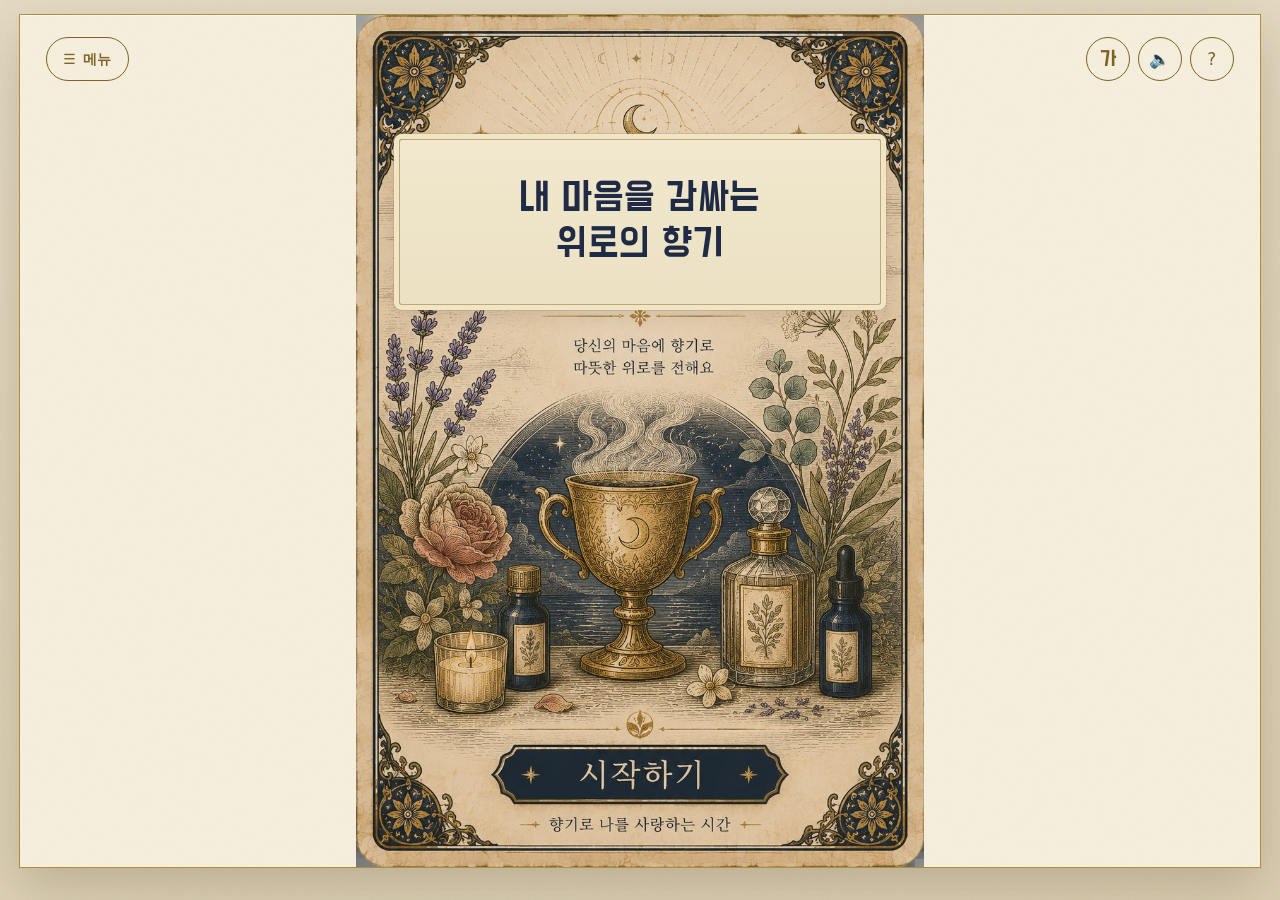
==== commit d7690434: "Kids' fun features: sound, sparkle, card picture stories, read-aloud, big text - content.js: story /" ====
--- a/index.html
+++ b/index.html
@@ -23,7 +23,9 @@
   --cardw:132px;--cardh:226px;
   --serif:'BMDOHYEON','Noto Sans KR','Apple SD Gothic Neo',sans-serif;
   --sans:'Noto Sans KR','Apple SD Gothic Neo','Malgun Gothic',system-ui,sans-serif;
-}
+  --fs:1;   /* 글씨 크게(맨 위 '가' 버튼): 리딩·말풍선·안내·고르는 줄·카드 결과 글씨에 곱함 */
+}
+:root.big{--fs:1.2}
 *{box-sizing:border-box}
 body{
   margin:0;color:var(--ink);font-family:var(--sans);min-height:100vh;
@@ -55,13 +57,18 @@
   background-size:74px 74px}
 
 /* ── 상단 바 ───────────────────────────── */
-.topbar{position:relative;z-index:60;display:flex;align-items:center;justify-content:space-between;padding:26px 30px 0}
+/* 왼쪽 메뉴 · 가운데 ☾ ✦ ☽ · 오른쪽 도구(글씨 크게 · 소리 · 도움말). 가운데 칸이 늘 한가운데 오게 3칸 격자 */
+.topbar{position:relative;z-index:60;display:grid;grid-template-columns:1fr auto 1fr;align-items:center;gap:8px;padding:26px 30px 0}
+.topbar .menubtn{justify-self:start}
+.tools{justify-self:end;display:flex;gap:8px}
+.fsbtn{font-family:var(--serif);font-size:18px}
 .iconbtn{
   width:44px;height:44px;border-radius:50%;border:1.5px solid var(--gold-text);background:transparent;
   color:var(--gold-text);font-size:17px;line-height:1;display:inline-flex;align-items:center;justify-content:center;transition:all .25s ease
 }
 .iconbtn:hover{background:rgba(176,141,60,.14)}
-.crest{flex:1;text-align:center;color:var(--gold);font-size:15px;letter-spacing:.5em;opacity:.85}
+.iconbtn.on,.iconbtn.on:hover{background:var(--navy);border-color:var(--navy);color:var(--gold-pale)}
+.crest{text-align:center;color:var(--gold);font-size:15px;letter-spacing:.5em;opacity:.85;white-space:nowrap}
 
 .masthead{text-align:center;padding:14px 30px 0;position:relative;z-index:45}
 h1{font-family:var(--serif);font-size:clamp(28px,5vw,42px);margin:0;color:var(--navy);letter-spacing:1px;line-height:1.32}
@@ -82,7 +89,7 @@
 .divider em{font-style:normal;opacity:.7}
 
 h2{font-family:var(--serif);font-size:clamp(24px,4vw,34px);margin:0 0 14px;color:var(--navy);letter-spacing:.5px;text-align:center}
-.lead{color:var(--ink-soft);line-height:1.85;font-size:13.5px;text-align:center;max-width:620px;margin:0 auto}
+.lead{color:var(--ink-soft);line-height:1.85;font-size:calc(13.5px*var(--fs));text-align:center;max-width:620px;margin:0 auto}
 
 .mark{text-align:center;color:var(--gold);font-size:13px;margin-top:30px;opacity:.75}
 /* 한국어 문장은 낱말 중간에서 줄이 바뀌지 않게(긴 글자 묶음은 그래도 칸 안에서 줄바꿈) */
@@ -105,8 +112,8 @@
 .orb{width:22px;height:22px;flex:0 0 22px;border-radius:50%;display:grid;place-items:center;color:var(--gold);font-size:15px}
 .orb i{width:11px;height:11px;border-radius:50%;background:currentColor;box-shadow:0 0 0 3px rgba(176,141,60,.18)}
 .rowtext{flex:1;min-width:0}
-.rowtext strong{display:block;font-family:var(--serif);font-size:16.5px;color:var(--navy)}
-.rowtext .desc{display:block;color:var(--ink-soft);font-size:12.5px;line-height:1.5;margin-top:4px}
+.rowtext strong{display:block;font-family:var(--serif);font-size:calc(16.5px*var(--fs));color:var(--navy)}
+.rowtext .desc{display:block;color:var(--ink-soft);font-size:calc(12.5px*var(--fs));line-height:1.5;margin-top:4px}
 .chev{color:var(--gold);font-size:20px;line-height:1;opacity:.8}
 
 /* ── 버튼 ──────────────────────────────── */
@@ -234,14 +241,14 @@
 .results{display:flex;flex-direction:column;gap:12px;margin-bottom:24px}
 .result{border:1px solid var(--line);padding:16px 18px;background:rgba(255,253,246,.62);display:flex;align-items:center;gap:18px;transition:all .3s ease}
 .result:hover{border-color:var(--gold);background:#fffdf6}
-.result .lbl{color:var(--ink-soft);font-size:12px;display:block;margin-bottom:10px}
+.result .lbl{color:var(--ink-soft);font-size:calc(12px*var(--fs));display:block;margin-bottom:10px}
 .result img{width:76px;height:130px;object-fit:cover;flex:0 0 76px;box-shadow:0 3px 12px rgba(60,45,20,.28)}
 .result.rev img{transform:rotate(180deg)}
-.result h3{font-family:var(--serif);font-size:22px;margin:0 0 4px;color:var(--navy)}
-.result p{color:var(--ink-soft);font-size:13px;margin:0}
+.result h3{font-family:var(--serif);font-size:calc(22px*var(--fs));margin:0 0 4px;color:var(--navy)}
+.result p{color:var(--ink-soft);font-size:calc(13px*var(--fs));margin:0}
 .reading{border:1px solid var(--line);padding:26px;background:rgba(255,253,246,.7);line-height:1.95;position:relative}
 .reading:before{content:"";position:absolute;inset:5px;border:1px solid var(--line-soft);pointer-events:none}
-.reading p{margin:0 0 18px;color:var(--ink);font-size:14px}
+.reading p{margin:0 0 18px;color:var(--ink);font-size:calc(14px*var(--fs))}
 .reading p:last-child{margin-bottom:0}
 .reading b{color:var(--navy);font-weight:700;font-family:var(--serif)}
 
@@ -252,7 +259,7 @@
 .scent:hover{border-color:var(--gold);background:#fffdf6;box-shadow:0 8px 22px rgba(60,45,20,.12)}
 .scent small{color:var(--gold-text);display:block;margin:14px 0 6px;font-weight:700;letter-spacing:.22em;font-size:12px}
 .scent h3{font-family:var(--serif);font-size:26px;margin:6px 0 12px;color:var(--navy)}
-.scent p{color:var(--ink-soft);font-size:13px;line-height:1.65;margin:0}
+.scent p{color:var(--ink-soft);font-size:calc(13px*var(--fs));line-height:1.65;margin:0}
 
 .notice{color:var(--ink-soft);font-size:12.5px;margin-top:20px;line-height:1.75;padding:14px 18px;border-left:2px solid var(--gold);background:rgba(176,141,60,.07)}
 .notice.top{margin:0 0 16px}
@@ -275,7 +282,7 @@
   .navgap{display:none}
   .corners{background-size:56px 56px}
   .result img{width:64px;height:110px;flex:0 0 64px}
-  .result h3{font-size:19px}
+  .result h3{font-size:calc(19px*var(--fs))}
 }
 
 /* ── 안쪽 액자 (목업의 STEP 패널) ────────── */
@@ -288,7 +295,7 @@
 .sheet{position:fixed;inset:0;z-index:200;background:rgba(20,25,40,.55);display:grid;place-items:center;padding:20px;animation:fadeIn .25s ease both}
 .sheetbox{max-width:440px;width:100%;background:var(--tile);border:1.5px solid var(--gold);padding:30px 26px;position:relative;max-height:88vh;overflow:auto;overflow-x:hidden}
 /* 창 안 버튼은 큰 화면에서도 작게 — 440px 창 밖으로 '저장'이 밀려나지 않게 */
-.sheetbox .lead{font-size:15px;line-height:1.7}
+.sheetbox .lead{font-size:calc(15px*var(--fs));line-height:1.7}
 .sheetbox .nav{gap:8px}
 .sheetbox .nav .btn{min-width:0;padding:13px 12px;font-size:15px;letter-spacing:.04em}
 .sheetbox .nav .mid{min-width:0;gap:8px}
@@ -342,7 +349,7 @@
 .msg.ai{align-self:flex-start}
 .ava{width:30px;height:30px;flex:0 0 30px;border-radius:50%;border:1px solid var(--gold);
   display:grid;place-items:center;color:var(--gold);font-size:11px;background:rgba(255,253,246,.75);margin-top:2px}
-.bubble{padding:13px 16px;font-size:13.5px;line-height:1.85;white-space:pre-wrap;
+.bubble{padding:13px 16px;font-size:calc(13.5px*var(--fs));line-height:1.85;white-space:pre-wrap;
   border:1px solid var(--line);background:rgba(255,253,246,.8);color:var(--ink)}
 .msg.me .bubble{background:var(--navy);border-color:var(--navy);color:var(--gold-pale)}
 .typing i{display:inline-block;width:5px;height:5px;border-radius:50%;background:var(--gold);
@@ -373,7 +380,8 @@
 /* ── ☰ 메뉴 버튼: 아이콘만이면 못 찾으니 라벨을 붙임 ── */
 .menubtn{width:auto;border-radius:22px;padding:0 16px;gap:7px;font-size:14px;font-weight:600;letter-spacing:.02em;white-space:nowrap}
 .menubtn .mlabel{font-family:var(--sans);font-size:14px}
-@media(max-width:420px){.menubtn .mlabel{display:none}.menubtn{width:44px;padding:0}}
+@media(max-width:420px){.menubtn .mlabel{display:none}.menubtn{width:44px;padding:0}
+  .topbar{padding-left:20px;padding-right:20px;gap:4px}.tools{gap:5px}.crest{letter-spacing:.25em;font-size:13px}}
 
 /* ── 태블릿·데스크톱(701px 이상): 큰 글씨 ──
    701~899px(세워 든 태블릿)은 축소하지 않고 보통처럼 위아래로 넘겨 봐요.
@@ -400,20 +408,20 @@
 
   /* ── 글씨 크게 ── */
   h2{font-size:clamp(30px,2.5vw,42px);margin-bottom:16px}
-  .lead{font-size:17.5px;line-height:1.8;max-width:none}
+  .lead{font-size:calc(17.5px*var(--fs));line-height:1.8;max-width:none}
   .divider span{font-size:13px}
-  .rowtext strong{font-size:20px}
-  .rowtext .desc{font-size:15px;margin-top:5px}
+  .rowtext strong{font-size:calc(20px*var(--fs))}
+  .rowtext .desc{font-size:calc(15px*var(--fs));margin-top:5px}
   .row{padding:17px 22px;gap:16px}
   .orb{width:26px;height:26px;flex:0 0 26px;font-size:17px}
   .btn{font-size:16px;padding:16px 30px}
   .nav .btn{min-width:150px}
   .plaque{font-size:21px;padding:13px;margin-bottom:20px}
-  .result h3{font-size:28px}
-  .result p{font-size:16px}
-  .result .lbl{font-size:14px;margin-bottom:8px}
+  .result h3{font-size:calc(28px*var(--fs))}
+  .result p{font-size:calc(16px*var(--fs))}
+  .result .lbl{font-size:calc(14px*var(--fs));margin-bottom:8px}
   .reading{padding:30px}
-  .reading p{font-size:17.5px;line-height:1.95;margin-bottom:16px}
+  .reading p{font-size:calc(17.5px*var(--fs));line-height:1.95;margin-bottom:16px}
   .notice{font-size:15px;padding:16px 20px}
   .roomhead{top:24px}
   .status{font-size:18px;letter-spacing:.14em}
@@ -421,14 +429,14 @@
   .slot strong{font-size:21px}
   .slot .lbl{font-size:12.5px}
   .slot .ori{font-size:15px}
-  .bubble{font-size:16px;line-height:1.8;padding:14px 18px}
+  .bubble{font-size:calc(16px*var(--fs));line-height:1.8;padding:14px 18px}
   .ava{width:34px;height:34px;flex:0 0 34px;font-size:13px}
   textarea{font-size:16px}
   .chatbar textarea{min-height:56px}
   .send{flex:0 0 60px;height:56px;font-size:18px}
   .chathint{font-size:14px}
   .scent h3{font-size:30px}
-  .scent p{font-size:15px;line-height:1.7}
+  .scent p{font-size:calc(15px*var(--fs));line-height:1.7}
   .scent small{font-size:12.5px}
   .scent .from{font-size:14px}
   .scent{padding:30px 22px}
@@ -484,17 +492,23 @@
   .s-draw .slot{padding:10px 12px}
   .s-draw .slot strong{font-size:20px}
   .s-draw .slot img,.s-draw .slot .ph{width:48px;height:82px;flex:0 0 48px}
+  /* 향기 단계: 향기 카드에 시향 질문 줄이 있어 카드 안 여백을 조금 줄임 */
+  .s-scent .scent{padding:20px 20px 18px}
+  .s-scent .scent:before{top:8px}
+  .s-scent .scent small{margin-top:8px}
+  .s-scent .scent h3{margin:4px 0 8px}
+  .s-scent .scent p.sq{margin-top:8px}
 }
 
 /* 아주 넓은 모니터: 더 크게 */
 @media(min-width:1500px){
   .shell{width:min(1500px,94vw)}
-  .lead{font-size:19px}
-  .rowtext strong{font-size:22px}
-  .rowtext .desc{font-size:16px}
-  .reading p{font-size:19px}
+  .lead{font-size:calc(19px*var(--fs))}
+  .rowtext strong{font-size:calc(22px*var(--fs))}
+  .rowtext .desc{font-size:calc(16px*var(--fs))}
+  .reading p{font-size:calc(19px*var(--fs))}
   .btn{font-size:17px}
-  .result h3{font-size:31px}
+  .result h3{font-size:calc(31px*var(--fs))}
   .result img{width:120px;height:206px;flex:0 0 120px}
 }
 
@@ -534,12 +548,74 @@
 .btn.mini{padding:6px 12px;font-size:12px;margin-left:6px}
 .sheetbox .teach-help{font-size:12.5px}
 
+/* ── AI 리딩 표시 · 질문 버튼 · 향기 카드의 AI 까닭과 시향 질문 ── */
+.readsrc{margin:0 0 8px;text-align:right;font-size:12px;font-weight:700;letter-spacing:.1em;color:var(--gold-text)}
+.readsrc:empty{display:none}
+.reading .aiwait{color:var(--ink-soft)}
+.reading .aiwait .typing{margin-right:8px}
+.chips{display:flex;flex-wrap:wrap;gap:8px;margin-top:14px}
+.chips:empty{display:none}
+.chip{border:1px solid var(--gold);background:rgba(255,253,246,.8);color:var(--navy);padding:9px 14px;border-radius:18px;
+  font-size:13.5px;line-height:1.4;text-align:left;transition:all .2s ease}
+.chip:hover:not(:disabled){background:#fffdf6;box-shadow:0 3px 10px rgba(60,45,20,.12)}
+.chip:disabled{opacity:.5;cursor:not-allowed}
+.scent p.sq{margin-top:10px;color:var(--navy);font-weight:600}
+.scent .aitag{font-family:var(--sans);font-size:11px;letter-spacing:.06em;color:var(--gold-text);border:1px solid var(--line);padding:0 5px}
+
 @media(min-width:701px){
+  .readsrc{font-size:13px}
+  .chip{font-size:15px}
   .ainote{font-size:14px}
   .bubble .src{font-size:12.5px}
   .helpcard p{font-size:17px}
   .helpcard p.show{font-size:18px}
   .lines span{font-size:16px}
+}
+
+/* ── 재미 요소: 반짝임 · 읽어 주기 · 카드 그림 이야기 ── */
+/* 세 장째가 놓이면 탁자 가운데에서 금빛 ✦ 이 퍼졌다 사라짐(sparkle). 움직임 줄이기 설정이면 아예 만들지 않음 */
+.sparks{position:absolute;inset:0;pointer-events:none;z-index:90;overflow:hidden}
+.spark{position:absolute;left:50%;top:46%;color:var(--gold-pale);font-size:var(--ss,16px);line-height:1;opacity:0;
+  text-shadow:0 0 10px rgba(255,214,130,.95);transform:translate(-50%,-50%) scale(.2);animation:spark 1s ease-out var(--sd,0s) forwards}
+@keyframes spark{0%{opacity:0;transform:translate(-50%,-50%) scale(.2)}
+  25%{opacity:1}
+  100%{opacity:0;transform:translate(calc(-50% + var(--dx)),calc(-50% + var(--dy))) scale(1) rotate(var(--rot))}}
+/* 🔊 읽어 주기 — 읽는 동안 .on(남색). 리딩 위(.readbar), 답 말풍선 옆, 향기 카드 오른쪽 위, 그림 이야기 창 */
+.speak{border:1px solid var(--gold);background:rgba(255,253,246,.85);color:var(--navy);border-radius:18px;padding:7px 14px;
+  font-size:13.5px;line-height:1.3;transition:all .2s ease}
+.speak:hover{background:#fffdf6}
+.speak.on,.speak.on:hover{background:var(--navy);border-color:var(--navy);color:var(--gold-pale)}
+.speak.icon{width:36px;height:36px;flex:0 0 36px;padding:0;display:inline-grid;place-items:center;font-size:15px}
+.msg .speak.icon{align-self:flex-end}
+.scent .speak.icon{position:absolute;top:8px;right:8px}
+.readbar{display:flex;align-items:center;gap:10px}
+.readbar>*{margin:0 0 8px}
+.readbar .readsrc{margin-left:auto}
+/* 리딩 결과 카드는 눌러서 그림 이야기를 여는 버튼 */
+.result[role=button]{cursor:pointer}
+.result:focus-visible{outline:2px solid var(--gold-text);outline-offset:3px}
+.result .tap{display:block;margin-top:8px;font-size:calc(12.5px*var(--fs));font-weight:700;color:var(--gold-text);letter-spacing:.04em}
+.sheetbox.story{max-width:680px}
+.storysub{margin:0;text-align:center;color:var(--ink-soft);font-size:13.5px}
+.storybox{display:grid;grid-template-columns:200px 1fr;gap:22px;align-items:start;margin-top:16px}
+.storybox img{width:100%;height:auto;display:block;background:#e9dcbb;box-shadow:0 6px 18px rgba(60,45,20,.3)}
+.storybox img.rev{transform:rotate(180deg)}
+.story-text{margin:0;font-size:calc(15px*var(--fs));line-height:1.8;color:var(--ink);word-break:keep-all}
+.storybox .speak{margin-top:10px}
+.looklbl{margin:16px 0 8px;font-size:12.5px;font-weight:700;letter-spacing:.1em;color:var(--gold-text)}
+.looks{display:flex;flex-wrap:wrap;gap:8px}
+.chip.lookchip[aria-expanded=true],.chip.lookchip[aria-expanded=true]:hover{background:var(--navy);border-color:var(--navy);color:var(--gold-pale)}
+.lookmean{margin:8px 0 0;padding:8px 12px;border-left:2px solid var(--gold);background:rgba(176,141,60,.08);
+  font-size:calc(14px*var(--fs));line-height:1.7;color:var(--ink);word-break:keep-all}
+.lookmean b{color:var(--navy);margin-right:4px}
+.askbox{margin-top:18px;padding:14px 16px;border:1px solid var(--line);background:rgba(255,253,246,.8)}
+.askbox b{display:block;font-family:var(--serif);font-weight:400;color:var(--navy);font-size:17px;margin-bottom:4px}
+.askbox p{margin:0;font-size:calc(15px*var(--fs));line-height:1.7;color:var(--ink);word-break:keep-all}
+.askbox .btn{margin-top:10px;padding:10px 16px;font-size:14px;letter-spacing:.04em}
+.askbox .askhint{margin-top:6px;font-size:12.5px;color:var(--ink-soft)}
+@media(max-width:600px){
+  .storybox{grid-template-columns:1fr;gap:14px}
+  .storybox img{width:min(160px,45vw);margin:0 auto}
 }
 </style>
 </head>
@@ -550,7 +626,11 @@
     <div class="topbar">
       <button class="iconbtn menubtn" onclick="menu()" aria-label="메뉴 · 설정 · 향기 목록">☰<span class="mlabel">메뉴</span></button>
       <div class="crest">☾ ✦ ☽</div>
-      <button class="iconbtn" onclick="help()" aria-label="도움말">?</button>
+      <div class="tools">
+        <button class="iconbtn fsbtn" id="fsbtn" type="button" onclick="toggleBig()" aria-pressed="false" aria-label="글씨 크게" title="글씨 크게">가</button>
+        <button class="iconbtn" id="sndbtn" type="button" onclick="toggleSound()" aria-pressed="true" aria-label="소리" title="소리 켜기·끄기">🔈</button>
+        <button class="iconbtn" type="button" onclick="help()" aria-label="도움말">?</button>
+      </div>
     </div>
     <div class="masthead" id="masthead">
       <h1>마음의<br>향기 타로</h1>
@@ -567,14 +647,16 @@
 <script>
 /* 수업 내용(카드·주제·색·향기)은 content.js, 위험한 말 확인·도움 안내는 safety.js,
    AI 안내문(프롬프트)은 prompts.js, 카드 뽑기·리딩 글·향기 고르기·준비된 답변은 reading.js 에 있습니다 */
-const {COVER,BACK,HERO,COVER_TITLE,topics,colors,roles,MOODS,MOOD_DESC,DEFAULT_SCENTS}=CONTENT;
+const {COVER,BACK,HERO,COVER_TITLE,topics,colors,roles,MOODS,MOOD_DESC,DEFAULT_SCENTS,SMELL_QUESTIONS,CHAT_CHIPS}=CONTENT;
 document.documentElement.style.setProperty("--back","url("+BACK+")");
 
 const progressEl=document.getElementById("progress");
 const screenEl=document.getElementById("screen");
 
-/* flag: 위험한 말이 보여 도움 안내 화면을 띄운 상태({cat, from:'note'|'chat'|'ai'}). 선생님 확인 전에는 다른 곳으로 못 감 */
-let state={step:-1,color:null,topic:null,note:"",draw:[],reading:"",scents:[],flag:null};
+/* flag: 위험한 말이 보여 도움 안내 화면을 띄운 상태({cat, from:'note'|'chat'|'ai'}). 선생님 확인 전에는 다른 곳으로 못 감
+   readHtml: 앱에 들어 있는 '준비된 풀이'(Reading.make 의 HTML) · reading: 학생에게 보이는 리딩의 글(태그 없음 — 추가 질문 때 AI에게 함께 보냄) */
+const blankState=()=>({step:-1,color:null,topic:null,note:"",draw:[],readHtml:"",reading:"",scents:[],flag:null});
+let state=blankState();
 let deck=null,locked=true,picking=false,needLayout=false;
 
 /* 추가 질문 상태 — chatLog 는 화면에 보이는 대화 [{who:'me'|'ai', text, src?:'ai'|'local'|'info'}],
@@ -625,10 +707,10 @@
 /* 카드·리딩·대화를 모두 비움. gen 이 바뀌어 진행 중이던 뒤집기 타이머와 AI 답도 버려집니다.
    남은 질문 수(askCount)는 같은 학생이므로 그대로 둠 — 다시 뽑기로 질문이 다시 채워지지 않게 */
 function clearDraw(){
-  gen++;cancelTimers();
+  gen++;cancelTimers();stopAi();
   deck=null;locked=true;picking=false;needLayout=false;
-  state.draw=[];state.reading="";state.scents=[];
-  chatHistory=[];chatLog=[];asking=false;
+  state.draw=[];state.readHtml="";state.reading="";state.scents=[];
+  chatHistory=[];chatLog=[];asking=false;aiRead=null;extras=null;
 }
 /* 리딩·대화가 있으면 지우기 전에 한 번 더 물어봄(잘못 눌러 사라지지 않게) */
 const hasWork=()=>state.step>=3||chatLog.length>0;
@@ -638,7 +720,7 @@
   if(state.flag||!navOk())return;
   if(force!==true&&hasWork()&&!confirm("처음으로 가면 지금 카드와 리딩, 대화가 모두 지워져요. 처음으로 갈까요?"))return;
   clearDraw();askCount=0;
-  state={step:-1,color:null,topic:null,note:"",draw:[],reading:"",scents:[],flag:null};render();
+  state=blankState();render();
 }
 function redraw(){
   if(state.flag||!navOk())return;
@@ -725,7 +807,11 @@
 const HAIKU="claude-haiku-4-5",SONNET="claude-sonnet-5-5";
 /* 예전에 저장된 모델 이름(날짜가 붙은 이름 등)도 둘 중 하나로 맞춤: haiku → 하이쿠, sonnet → 소넷, 그 밖 → 하이쿠 */
 function normModel(m){m=String(m||"");return m.includes("haiku")||!m.includes("sonnet")?HAIKU:SONNET}
-let memCfg={apiKey:"",model:HAIKU,aiOff:false};   // aiOff: 설정의 'AI 기능 끄기'
+/* 모델 버튼의 '학생 1명 약 ○원' — 1백만 토큰당 달러(입력, 출력) × 토큰 어림(Prompts.studentTokens) × 환율, 5원 단위 */
+const PRICE={[HAIKU]:[1,5],[SONNET]:[2,10]},WON_PER_USD=1400;
+function won(m){const t=Prompts.studentTokens(),[i,o]=PRICE[m];return Math.max(5,Math.round((t.input*i+t.output*o)/1e6*WON_PER_USD/5)*5)}
+/* aiOff: 설정의 'AI 기능 끄기' · sound: 맨 위 🔈 소리·진동(기본 켬) · big: 맨 위 '가' 글씨 크게(기본 끔) */
+let memCfg={apiKey:"",model:HAIKU,aiOff:false,sound:true,big:false};
 
 function loadCfg(){
   try{const r=localStorage.getItem(CFG_KEY);if(r)memCfg={...memCfg,...JSON.parse(r)}}catch(e){}
@@ -745,13 +831,13 @@
    바로 저장되는 칸(AI 기능 끄기)은 data-instant 를 붙여 dirty 로 치지 않아요. */
 const appEl=document.querySelector(".app");
 let sheetOpener=null;
-function sheet(inner){
+function sheet(inner,cls){   // cls: 창 모양을 바꿀 때(예: 그림 이야기 'story' — 조금 넓은 창)
   const old=document.getElementById("sheet");
   if(old)old.remove();else sheetOpener=document.activeElement;   // 창에서 창으로 넘어가면 처음 연 버튼을 기억
   const d=document.createElement("div");
   d.className="sheet";d.id="sheet";
   d.onclick=e=>{if(e.target===d&&!d.dataset.dirty)closeSheet()};
-  d.innerHTML=`<div class="sheetbox" role="dialog" aria-modal="true" tabindex="-1">${inner}</div>`;
+  d.innerHTML=`<div class="sheetbox${cls?" "+cls:""}" role="dialog" aria-modal="true" tabindex="-1">${inner}</div>`;
   const box=d.firstElementChild,h=box.querySelector("h3");
   if(h){h.id="sheettitle";box.setAttribute("aria-labelledby","sheettitle")}
   const dirty=e=>{if(!e.target.closest("[data-instant]"))markDirty()};
@@ -769,6 +855,7 @@
   const d=document.getElementById("sheet");
   if(!d)return true;
   if(force!==true&&d.dataset.dirty&&!confirm("저장하지 않은 내용이 있어요. 저장하지 않고 닫을까요?"))return false;
+  if(ttsBtn&&d.contains(ttsBtn))stopSpeak();   // 창 안에서 읽어 주던 글(그림 이야기)은 창을 닫으면 멈춤
   d.remove();appEl.inert=false;
   const o=sheetOpener;sheetOpener=null;
   if(o&&o.isConnected&&o!==document.body&&!state.flag)o.focus({preventScroll:true});
@@ -805,7 +892,7 @@
       <li><b>감정 색</b> — 지금 내 마음과 가장 비슷한 색을 하나 골라요.</li>
       <li><b>주제</b> — 오늘 이야기해 보고 싶은 주제를 골라요. 한 줄 메모는 써도 되고 비워 둬도 돼요.</li>
       <li><b>카드</b> — 섞인 카드 가운데 마음이 가는 세 장을 골라요.</li>
-      <li><b>리딩</b> — 세 카드를 이어서 읽고, 궁금한 점은 '더 물어보기'에 적어요.</li>
+      <li><b>리딩</b> — 세 카드를 이어서 읽고, 궁금한 점은 '더 물어보기'에 적어요. 카드를 누르면 그림 속 이야기도 볼 수 있어요.</li>
       <li><b>향기</b> — 카드와 어울리는 향기 세 가지를 보고, 이름을 가린 채 맡아 본 뒤 직접 골라요.</li>
     </ol>
     <div class="notice teach-help">
@@ -819,6 +906,13 @@
       · <b>다음 학생으로 넘길 때</b>: 향기 화면의 <b>처음부터</b>나 ☰ 메뉴 → <b>처음 화면</b>을 눌러 주세요. 앞 학생의 색·주제·메모·카드·대화가 모두 지워져요. 새로고침해도 앞 학생 기록은 돌아오지 않아요.
     </div>
     <div class="notice teach-help">
+      <b>선생님께 — 소리 · 글씨 · 그림 이야기 · 읽어 주기</b><br>
+      · 맨 위 <b>🔈</b> 버튼으로 소리와 진동을 끄고 켜요(🔇 = 꺼짐). 카드를 섞을 때·뒤집을 때·세 장이 모두 놓일 때 작은 소리가 나고, 세 장째에는 탁자에 금빛 ✦ 이 반짝여요. 기기마다 따로 저장돼요. 기기가 무음 모드이면 소리가 안 날 수 있어요. '동작 줄이기'를 켠 기기에서는 반짝임이 나오지 않아요.<br>
+      · 맨 위 <b>가</b> 버튼을 누르면 리딩·답·안내 글씨가 커져요(다시 누르면 원래대로, 기기마다 저장).<br>
+      · 리딩 결과의 카드를 누르면(키보드는 Enter) <b>그림 이야기</b> 창이 열려요: 그림 속 이야기, 눌러 보면 뜻이 나오는 그림 속 상징, '나라면?' 질문. <b>이걸 물어볼래요</b>는 질문 칸에 넣기만 하고 보내지는 않아요(남은 AI 질문이 있을 때만 보여요). 글은 content.js 의 카드마다 story·look·ask 에서 고칠 수 있어요.<br>
+      · <b>🔊 읽어 주기</b>는 기기에 들어 있는 한국어 목소리로 리딩·답·향기 카드·그림 이야기를 읽어요. 읽어 주기가 안 되는 브라우저에서는 버튼이 보이지 않아요. 기기 안의 목소리를 먼저 쓰지만, 일부 컴퓨터의 크롬은 '구글' 목소리로 읽으면서 읽을 글을 구글로 보낼 수 있어요(학생이 쓴 메모·질문은 읽지 않아요). 화면이 바뀌면 읽기를 멈춰요.
+    </div>
+    <div class="notice teach-help">
       <b>선생님께 — 블라인드 시향</b><br>
       · 앱이 고른 세 향기는 세 카드에서 하나씩 이어져 있어요. 향기 카드마다 어느 카드와 어울리는지 나와요. 실제로 고르는 건 시향 뒤 학생이에요.<br>
       · 이름을 가린 시향지에 한두 방울만 떨어뜨려, 코에서 조금 떨어진 곳에서 손으로 부채질해 맡게 해 주세요. 원액은 피부에 바르거나 먹지 않아요.<br>
@@ -827,13 +921,18 @@
     </div>
     <div class="notice teach-help">
       <b>선생님께 — AI와 개인정보</b><br>
-      · '더 물어보기'에서 학생은 AI에게 세 번까지 물어볼 수 있어요. AI가 답하지 못할 때(키 없음·한도·연결 문제)는 질문 속 낱말에 맞춰 고른 '준비된 답변'이 나오고, 이때는 남은 질문 수가 줄지 않아요.<br>
+      · 설정에 키를 넣은 기기에서는 <b>AI가 리딩을 써요</b>. 세 번째 카드가 놓이는 순간 쓰기 시작해서, '리딩 보기'를 누르면 글이 바로바로 나타나요. 리딩 위에 'AI가 쓴 풀이' 표시가 붙어요.<br>
+      · AI가 8초 안에 쓰기 시작하지 않거나, 연결·한도 문제가 있거나, 약속한 네 부분 모양이 아니거나, 미래를 단정하거나 진단하는 말이 보이면 조용히 앱에 들어 있는 글로 바뀌고 '준비된 풀이' 표시가 붙어요. 수업은 멈추지 않아요. 키가 없거나 AI 기능을 끈 기기는 예전처럼 준비된 풀이만 나와요(표시 없음).<br>
+      · AI 리딩에 보내는 것은 감정 색·주제·카드 이름과 방향뿐이에요. 한 줄 메모는 보내지 않아요.<br>
+      · 리딩이 끝나면 AI가 향기마다 '어울리는 까닭'과 '맡으면서 생각해 볼 질문', 학생이 눌러서 물어볼 질문 버튼을 만들어요. 향기는 AI가 고르지 않아요. 앱이 향기 목록 안에서 고른 세 가지 그대로예요.<br>
+      · '더 물어보기'에서 학생은 AI에게 세 번까지 물어볼 수 있어요(질문 버튼을 눌러도 바로 물어봐요). AI의 답도 글자가 바로바로 나타나요. AI가 답하지 못할 때(키 없음·한도·연결 문제)는 질문 속 낱말에 맞춰 고른 '준비된 답변'이 나오고, 이때는 남은 질문 수가 줄지 않아요.<br>
       · 질문 칸 위에 '질문은 AI에게 보내져요 · 이름·학교·전화번호는 쓰지 마세요' 안내가 늘 보이고, 답마다 'AI 답변'·'준비된 답변' 표시가 붙어요.<br>
-      · AI에게 보내는 것은 학생이 '더 물어보기'에 쓴 질문과 카드 이름·주제·감정 색뿐이에요. 질문 속 전화번호·이메일·긴 숫자는 가려서 보내요.<br>
+      · '더 물어보기'로 AI에게 보내는 것은 학생이 쓴 질문과 카드 이름·주제·감정 색, 그리고 화면의 리딩 글이에요. 질문 속 전화번호·이메일·긴 숫자는 가려서 보내요.<br>
+      · 요금(대략): 학생 1명(AI 리딩 + 질문 3개)에 하이쿠 약 ${won(HAIKU)}원, 소넷 약 ${won(SONNET)}원이에요. 같은 안내문을 되풀이해 보내는 부분은 AI 쪽에서 저장해 두었다 싸게 다시 쓰기도 해요(프롬프트 캐싱). 소넷은 드물게 답을 거절하면 Anthropic이 다른 모델로 다시 써 주게 해 두었어요.<br>
       · 보내는 곳: 설정에 키를 넣은 기기는 그 기기에서 바로 Anthropic(미국)으로 보내요. 키가 없는 기기는 이 사이트의 서버(Vercel, 미국)를 거치는데, 서버에 키가 없으면 AI를 부르지 않고 준비된 답변을 보여 줘요.<br>
       · 앱은 질문과 답을 저장하지 않아요. Anthropic은 API로 받은 내용을 기본적으로 AI 학습에 쓰지 않는다고 밝히고 있어요.<br>
-      · 보호자 동의를 받지 않은 반에서는 설정 → <b>AI 기능 끄기</b>를 체크해 주세요. '더 물어보기'가 사라지고 AI를 전혀 부르지 않아요.<br>
-      · 가정 안내문 예시: "타로 활동 중 학생이 카드에 대해 묻는 질문은 답을 만들기 위해 AI(Anthropic, 미국)에 보내지며, 학원은 그 내용을 저장하지 않습니다. 원하지 않으시면 AI 질문 없이 진행합니다."
+      · 보호자 동의를 받지 않은 반에서는 설정 → <b>AI 기능 끄기</b>를 체크해 주세요. AI 리딩과 '더 물어보기'가 사라지고(앱에 들어 있는 풀이만 나와요) AI를 전혀 부르지 않아요.<br>
+      · 가정 안내문 예시: "타로 활동 중 학생이 고른 감정 색·주제·카드와 카드에 대해 묻는 질문은 리딩과 답을 만들기 위해 AI(Anthropic, 미국)에 보내지며, 학원은 그 내용을 저장하지 않습니다. 원하지 않으시면 AI 질문 없이 진행합니다."
     </div>
     <div class="notice teach-help">
       <b>선생님께 — 도움 안내 화면</b><br>
@@ -847,7 +946,7 @@
 function settings(){
   const c=loadCfg();
   sheet(`<h3>설정</h3>
-    <p class="lead">추가 질문에 AI가 답하게 하려면 API 키를 넣어 주세요.</p>
+    <p class="lead">AI가 리딩을 쓰고 추가 질문에 답하게 하려면 API 키를 넣어 주세요.</p>
 
     <div class="field">
       <label for="apikey">ANTHROPIC API 키</label>
@@ -863,16 +962,17 @@
       <label>사용할 모델</label>
       <div class="pickrow" id="pickrow" role="group" aria-label="사용할 모델">
         <button data-m="${HAIKU}" class="${c.model===HAIKU?"on":""}" aria-pressed="${c.model===HAIKU}" onclick="pickModel('${HAIKU}')">
-          <strong>하이쿠</strong>빠르고 저렴 · 수업용 권장<br>질문 1개 약 3원</button>
+          <strong>하이쿠</strong>빠르고 저렴 · 수업용 권장<br>학생 1명 약 ${won(HAIKU)}원</button>
         <button data-m="${SONNET}" class="${c.model===SONNET?"on":""}" aria-pressed="${c.model===SONNET}" onclick="pickModel('${SONNET}')">
-          <strong>소넷</strong>더 섬세한 답변<br>질문 1개 약 8원</button>
+          <strong>소넷</strong>더 섬세한 답변<br>학생 1명 약 ${won(SONNET)}원</button>
       </div>
+      <div class="keystate">학생 1명 = AI 리딩 1번 + 질문 3개를 넉넉히 어림한 금액이에요(1달러 ${WON_PER_USD.toLocaleString("ko-KR")}원 기준).</div>
     </div>
 
     <div class="field">
       <label for="aioff">AI 기능</label>
       <label class="check"><input type="checkbox" id="aioff" data-instant ${c.aiOff?"checked":""} onchange="setAiOff(this.checked)"><span>AI 기능 끄기</span></label>
-      <div class="keystate">체크하면 학생 화면에서 '더 물어보기'가 사라지고 AI를 전혀 부르지 않아요. 보호자 동의를 받지 않은 반에서 써 주세요.</div>
+      <div class="keystate">체크하면 AI 리딩과 '더 물어보기'가 사라지고(앱에 들어 있는 풀이만 나와요) AI를 전혀 부르지 않아요. 보호자 동의를 받지 않은 반에서 써 주세요.</div>
     </div>
 
     <div class="nav" style="margin-top:22px">
@@ -895,7 +995,7 @@
   if(!st)return;
   const k=loadCfg().apiKey;
   st.className="keystate "+(cls||(k?"ok":""));
-  st.textContent=msg||(k?"현재 등록됨 · ":"아직 등록되지 않았습니다. 비워 두면 미리 준비된 답변이 나옵니다.");
+  st.textContent=msg||(k?"현재 등록됨 · ":"아직 등록되지 않았습니다. 비워 두면 앱에 들어 있는 풀이와 답변이 나옵니다.");
   if(!msg&&k){const b=document.createElement("b");b.textContent=maskKey(k);st.appendChild(b)}
 }
 
@@ -924,7 +1024,7 @@
   saveCfg({apiKey:""});
   document.getElementById("apikey").value="";
   markDirty(false);
-  showKeyState("키를 삭제했습니다. 미리 준비된 답변이 나옵니다.");
+  showKeyState("키를 삭제했습니다. 앱에 들어 있는 풀이와 답변이 나옵니다.");
 }
 
 /* 연결 확인 — 학생 대화와 상관없이 아주 짧은 메시지 하나만 보냄(max_tokens 10) */
@@ -973,6 +1073,7 @@
   if(stepChanged&&lastRenderedStep===2){cancelTimers();picking=false}
   lastRenderedStep=state.step;
   const scrollUp=()=>{if(stepChanged)window.scrollTo({top:0,behavior:"smooth"})};
+  stopSpeak();   // 화면이 바뀌면 읽어 주기를 멈춤
   crestCue();
   const onCover=state.step===-1&&!state.flag;
   document.body.classList.toggle("on-cover",onCover);
@@ -1059,7 +1160,13 @@
   buildFan();renderSlots();shuffle();
 }
 function drawBack(){if(locked||picking||!navOk())return;clearDraw();state.step=1;render()}
-function toReading(){if(state.draw.length!==3||locked||picking||!navOk())return;makeReading();state.step=3;render()}
+/* 리딩 글·향기는 세 번째 카드가 놓일 때 afterPick() 에서 이미 만들어 둠(AI 리딩도 그때 시작). 여기서는 혹시 빠졌을 때만 */
+function toReading(){
+  if(state.draw.length!==3||locked||picking||!navOk())return;
+  if(!state.readHtml)makeReading();
+  startAiReading();
+  state.step=3;render();
+}
 
 function buildFan(){
   document.getElementById("fan").innerHTML=deck.map((c,i)=>{
@@ -1100,11 +1207,11 @@
   document.getElementById("status").innerHTML=`카드를 섞는 중<span class="dots"></span>`;
   syncDraw();
   stack();
-  later(()=>riffle(1),320);
+  later(()=>{riffle(1);sfx("riffle")},320);
   later(stack,660);
-  later(()=>riffle(-1),980);
+  later(()=>{riffle(-1);sfx("riffle")},980);
   later(stack,1320);
-  later(()=>riffle(1),1600);
+  later(()=>{riffle(1);sfx("riffle")},1600);
   later(()=>{locked=false;layout();drawReady()},2000);
 }
 function reshuffle(){
@@ -1160,7 +1267,7 @@
   Promise.race([im.decode?im.decode().catch(()=>{}):null,new Promise(r=>setTimeout(r,1500))]).then(()=>{
     if(g!==gen||state.step!==2)return;   // 그사이 처음부터 등으로 바뀌었으면 버림
     const d=Math.max(0,480-(Date.now()-t0));
-    later(()=>el.classList.add("picked"),d);
+    later(()=>{el.classList.add("picked");sfx("bell");buzz()},d);   // 뒤집는 순간 작은 종소리 + 짧은 진동
     later(()=>{
       st.innerHTML=`<b>${c.ko}</b> · ${ori}`;
       el.setAttribute("aria-label",`${roles[slotIndex]}: ${c.ko}, ${ori}`);
@@ -1179,8 +1286,11 @@
   });
 }
 /* 뽑은 뒤: 키보드로 고른 경우 옆 카드(세 장이면 리딩 보기)로 초점을 옮기고,
-   세 장째면 리딩 보기 버튼이 화면에 보이게 하고, 미뤄 둔 화면 맞춤(fit)을 다시 함 */
+   세 장째면 리딩 보기 버튼이 화면에 보이게 하고, 미뤄 둔 화면 맞춤(fit)을 다시 함.
+   세 장째가 놓이면 리딩 글·향기를 만들고 AI 리딩을 바로 시작(학생이 '리딩 보기'를 누르는 동안 미리 씀).
+   그때 한 번만 '도미솔도' 소리와 금빛 반짝임 */
 function afterPick(el){
+  if(state.draw.length===3&&!state.readHtml){makeReading();startAiReading();sfx("arp");sparkle()}
   const go=document.getElementById("go"),cards=els(),k=cards.indexOf(el),open=x=>!x.classList.contains("hide");
   if(document.activeElement===el){
     const t=state.draw.length>=3?go:(cards.slice(k+1).find(open)||cards.slice(0,k).reverse().find(open));
@@ -1197,20 +1307,64 @@
 /* ── STEP 04 / 05 ──────────────────────── */
 /* 리딩 글과 향기는 reading.js 에서 만듦. 학생이 쓴 고민 한 줄은 넘기지 않고, 썼는지 여부만 넘김 */
 function makeReading(){
-  state.reading=Reading.make({color:state.color,topic:state.topic,draw:state.draw,hasNote:state.note?true:false});
+  state.readHtml=Reading.make({color:state.color,topic:state.topic,draw:state.draw,hasNote:state.note?true:false});
+  state.reading=plain(state.readHtml);
   state.scents=Reading.pickScents(state.draw,scentLib());
 }
+const plain=html=>html.replace(/<br>/g,"\n").replace(/<[^>]+>/g,"").replace(/[ \t]+/g," ").trim();
 
 function readingScreen(){
   screenEl.innerHTML=divider("STEP 04")+`<h2 class="plaque">리딩 결과</h2>`
-  +`<div class="results">${state.draw.map((d,i)=>`<article class="result ${d.rev?"rev":""}">${img(d)}
-      <div><span class="lbl">${i+1}. ${roles[i]}</span><h3>${d.ko}</h3><p>${d.rev?"역방향":"정방향"}</p></div></article>`).join("")}</div>`
+  // 결과 카드는 누르면(Enter·스페이스도) 그림 이야기 창(cardInfo)
+  +`<div class="results">${state.draw.map((d,i)=>{const ori=d.rev?"역방향":"정방향";
+      return `<div class="result ${d.rev?"rev":""}" role="button" tabindex="0" aria-label="${i+1}. ${roles[i]} ${d.ko} ${ori} · 그림 이야기 보기"
+        onclick="cardInfo(${i})" onkeydown="cardKey(event,${i})">${img(d)}
+      <div><span class="lbl">${i+1}. ${roles[i]}</span><h3>${d.ko}</h3><p>${ori}</p><span class="tap" aria-hidden="true">그림 이야기 보기 ›</span></div></div>`}).join("")}</div>`
   +`<div class="notice top">타로 카드는 미래를 맞히는 게 아니에요. 카드 그림을 보며 내 마음을 떠올려 보는 활동이에요.</div>
-    <div class="reading">${state.reading}</div>`
+    <div class="readbar">${speakBtn("readParts()","",'id="readspeak"')}<p class="readsrc" id="readsrc"></p></div>
+    <div class="reading" id="reading"></div>`
   +askBlock()
   +`<div class="nav"><span class="navgap"></span><div class="mid"><button class="btn" onclick="redraw()">다시 뽑기</button>
     <button class="btn primary" onclick="next()">향기 추천</button></div></div>`+mark;
+  paintReading();
   initChat();
+}
+
+/* 리딩 칸 채우기 — AI가 쓰는 중이거나 다 쓴 글이 있으면 그 글, 아니면 준비된 풀이(Reading.make).
+   AI 글은 ■ 표시로 네 부분을 나눠 준비된 풀이와 같은 모양(<p><b>제목</b><br>글</p>)으로 넣고, 글자는 textContent 로만.
+   제목은 AI 글이 아니라 학생의 카드로 앱이 직접 씀. 글자가 올 때마다 다시 불려 그 자리의 글만 바꿈 */
+const readTitle=i=>i<3?`${roles[i]} — ${state.draw[i].ko} ${state.draw[i].rev?"역방향":"정방향"}`:Prompts.READING_TITLES[3];
+function aiSections(a){
+  return Prompts.parseReading(a.text).slice(0,4).map((s,i,all)=>{
+    const done=a.st==="ok"||i<all.length-1,d=state.draw[i];
+    return {title:readTitle(i),body:s.body+(done&&i<3&&d.notLiteral?" "+d.notLiteral:"")};
+  });
+}
+function paintReading(){
+  const box=document.getElementById("reading"),tag=document.getElementById("readsrc");
+  if(!box)return;
+  const a=aiRead&&aiRead.g===gen?aiRead:null;
+  if(!a||a.st==="fail"){
+    if(box.dataset.src!=="local"){
+      if(ttsBtn&&ttsBtn.id==="readspeak")stopSpeak();   // AI 글을 읽어 주던 중 준비된 풀이로 바뀌면 멈춤
+      box.innerHTML=state.readHtml;box.dataset.src="local";
+    }
+    tag.textContent=a?"준비된 풀이":"";   // AI를 쓰지 않는 기기에서는 예전처럼 표시 없음
+    return;
+  }
+  tag.textContent="AI가 쓴 풀이";
+  const secs=aiSections(a);
+  if(!secs.length){
+    if(box.dataset.src!=="wait"){box.innerHTML='<p class="aiwait"><span class="typing"><i></i><i></i><i></i></span>AI가 리딩을 쓰고 있어요</p>';box.dataset.src="wait"}
+    return;
+  }
+  if(box.dataset.src!=="ai"){box.textContent="";box.dataset.src="ai"}
+  secs.forEach((s,i)=>{
+    let p=box.children[i];
+    if(!p){p=document.createElement("p");p.append(document.createElement("b"),document.createElement("br"),document.createTextNode(""));box.append(p)}
+    p.firstChild.textContent=s.title;
+    p.lastChild.data=s.body;
+  });
 }
 
 /* 향기 카드마다 어느 카드와 이어졌는지(from) 보여 주고, 시향할 때 지킬 것을 함께 안내 */
@@ -1218,10 +1372,17 @@
   const d=state.draw[x.from];
   return d?`${roles[x.from]} · ${Reading.josa(d.ko,"과","와")} 어울려요`:"세 카드 모두와 어울려요";
 }
+/* 향기 카드 한 장. AI 정리(extras)가 있으면 그 향기의 이유·시향 질문을, 없으면 향기 설명과 준비된 질문(SMELL_QUESTIONS) */
+function scentCard(x,i){
+  const ai=(extras&&extras.g===gen&&extras.scents[x.name])||{};
+  const why=ai.reason?`<p class="why"><b class="aitag">AI</b> ${esc(ai.reason)}</p>`:`<p>${esc(x.desc||MOOD_DESC[x.mood]||"카드와 어울리는 향기")}</p>`;
+  return `<div class="scent">${speakBtn("scentParts(this)",x.name+" 향기 읽어 주기")}<small>SCENT 0${i+1}</small><h3>${esc(x.name)}</h3><span class="from">${esc(scentFrom(x))}</span>${why}
+    <p class="sq">${esc(ai.ask||SMELL_QUESTIONS[i%SMELL_QUESTIONS.length])}</p></div>`;
+}
 function scentScreen(){
   screenEl.innerHTML=panel(head(5,"내 카드와 어울리는 향기",
     "세 카드에서 하나씩 어울리는 향기를 골라 봤어요. 이름을 가리고 맡아 본 뒤, 마음에 드는 향기를 직접 골라 보세요.")
-   +`<div class="scent-grid" style="margin-top:26px">${state.scents.map((x,i)=>`<div class="scent"><small>SCENT 0${i+1}</small><h3>${esc(x.name)}</h3><span class="from">${esc(scentFrom(x))}</span><p>${esc(x.desc||MOOD_DESC[x.mood]||"카드와 어울리는 향기")}</p></div>`).join("")}</div>`)
+   +`<div class="scent-grid" id="scentgrid" style="margin-top:26px">${state.scents.map(scentCard).join("")}</div>`)
    +`<div class="notice"><b>향기를 맡을 때 지켜요</b><br>
       · 병에 코를 대지 말고, 손으로 살살 부채질해서 맡아요.<br>
       · 향 원액은 피부에 바르거나 먹지 않아요.<br>
@@ -1231,44 +1392,141 @@
       <button class="btn primary" onclick="restart()">처음부터</button></div>`+mark;
 }
 
+/* ══════════════ AI 부르기 ══════════════
+   설정에 넣은 이 기기의 키로 Anthropic 에 바로 보냅니다(원장님이 고른 방식). 안내문(프롬프트)은 prompts.js 에 있어요.
+   - 하이쿠 4.5: thinking 을 보내지 않음
+   - 소넷 5.5: thinking:{type:'between_tools'}(생각 끄기) + AI가 답을 거절하면 Anthropic 이 다른 모델로 다시 써 주는
+     fallbacks:'default'(베타 머리글 필요). 이 요청이 400 이면 베타 머리글·fallbacks 만 빼고 한 번 더 보냄(브라우저·요금제 차이 대비) */
+const API_URL="https://api.anthropic.com/v1/messages";
+const FALLBACK_BETA="server-side-fallback-2026-07-01";
+/* 글자가 오는 답(스트리밍): 첫 글자가 8초 안에 안 오거나 다 받는 데 30초가 넘으면 끊음 */
+const FIRST_MS=8000,TOTAL_MS=30000;
+/* 한 번에 받는 답(연결 확인·정리)은 15초, 서버(/api/ask)는 서버 쪽 제한(15초)보다 조금 길게 18초 — 서버가 TIMEOUT 으로 답할 수 있게 */
+function timeoutSignal(ms){const c=new AbortController();setTimeout(()=>c.abort(),ms);return c.signal}
+
+/* 지금 학생의 AI 요청들 — 처음부터·다시 뽑기(clearDraw)에서 모두 끊음(요금이 새지 않고, 늦은 답이 다음 학생 화면에 쓰이지 않게) */
+let aiCtls=[];
+function aiCtl(){const c=new AbortController();aiCtls.push(c);return c}
+function stopAi(){aiCtls.forEach(c=>c.abort());aiCtls=[]}
+/* AI 리딩·정리는 이 기기에 키가 있고 'AI 기능 끄기'가 아닐 때만. 아니면 예전 그대로 준비된 풀이 */
+const aiOn=()=>{const c=loadCfg();return !!c.apiKey&&!c.aiOff};
+
+async function claudeFetch(key,model,body,signal){
+  const m=normModel(model),sonnet=m===SONNET;   // 허용된 두 모델(하이쿠·소넷)만 보냄
+  const send=fb=>fetch(API_URL,{method:"POST",signal,
+    headers:{"content-type":"application/json","x-api-key":key,"anthropic-version":"2023-06-01",
+      "anthropic-dangerous-direct-browser-access":"true",...(fb?{"anthropic-beta":FALLBACK_BETA}:{})},
+    body:JSON.stringify({model:m,...body,...(sonnet?{thinking:{type:"between_tools"}}:{}),...(fb?{fallbacks:"default"}:{})})});
+  if(!sonnet)return send(false);
+  try{const r=await send(true);if(r.status!==400)return r}
+  catch(e){if(signal.aborted)throw e}   // 브라우저가 베타 머리글을 못 보낸 경우(연결 오류)도 한 번 더
+  return send(false);
+}
+const httpMsg=s=>s===401?"키가 올바르지 않습니다":s===429?"요청이 너무 잦습니다":s===400?"요청 형식 오류":"오류 "+s;
+
+/* 한 번에 받는 답 → {ok, text, stop, error}. stop(stop_reason: end_turn·max_tokens·refusal…)은 부른 쪽이 확인 */
+async function callClaude(key,model,{system,messages,max_tokens},ctl=new AbortController()){
+  const t=setTimeout(()=>ctl.abort(),15000);
+  try{
+    const r=await claudeFetch(key,model,{max_tokens,...(system?{system}:{}),messages},ctl.signal);
+    if(!r.ok)return {ok:false,error:httpMsg(r.status)};
+    const d=await r.json();
+    const text=(d.content||[]).filter(b=>b&&b.type==="text").map(b=>b.text).join("\n").trim();
+    return text?{ok:true,text,stop:d.stop_reason}:{ok:false,error:"빈 응답"};
+  }catch(e){return {ok:false,error:"연결할 수 없습니다"}}
+  finally{clearTimeout(t)}
+}
+
+/* 글자가 오는 대로 받는 답(SSE) — AI 리딩과 추가 질문이 함께 씀.
+   onText(지금까지 온 글 전체)를 글자가 올 때마다 부르고, onText 가 false 를 돌려주면 그 자리에서 끊음.
+   → {ok, text, stop, why}. ok = 끝(message_stop)까지 받음. why = 'http'·'first'(8초)·'total'(30초)·'cut'(끊김)·'stop'(onText)·'error'·'net' */
+async function streamClaude(key,model,{system,messages,max_tokens},onText,ctl){
+  let text="",stop=null,why="";
+  const cut=w=>{why=w;ctl.abort()};
+  const t1=setTimeout(()=>cut("first"),FIRST_MS),t2=setTimeout(()=>cut("total"),TOTAL_MS);
+  const end=(w,ok=false)=>{if(!ok)ctl.abort();return {ok,text,stop,why:w}};
+  try{
+    const r=await claudeFetch(key,model,{max_tokens,stream:true,...(system?{system}:{}),messages},ctl.signal);
+    if(!r.ok||!r.body)return end("http");
+    const rd=r.body.getReader(),dec=new TextDecoder();
+    let buf="";
+    for(;;){
+      const {done,value}=await rd.read();
+      if(done)return end("cut");
+      buf+=dec.decode(value,{stream:true}).replace(/\r/g,"");
+      let i;
+      while((i=buf.indexOf("\n\n"))>=0){   // 사건 하나 = 빈 줄로 나뉜 'event:/data:' 묶음
+        const data=buf.slice(0,i).split("\n").filter(l=>l.startsWith("data:")).map(l=>l.slice(5).trim()).join("");
+        buf=buf.slice(i+2);
+        let e;
+        try{e=JSON.parse(data)}catch(x){continue}
+        if(e.type==="content_block_delta"&&e.delta&&e.delta.type==="text_delta"){
+          text+=e.delta.text;clearTimeout(t1);
+          if(onText(text)===false)return end("stop");
+        }
+        else if(e.type==="message_delta"&&e.delta&&e.delta.stop_reason)stop=e.delta.stop_reason;
+        else if(e.type==="error")return end("error");
+        else if(e.type==="message_stop")return end("",true);
+      }
+    }
+  }catch(e){return {ok:false,text,stop,why:why||"net"}}
+  finally{clearTimeout(t1);clearTimeout(t2)}
+}
+
+/* ══════════════ AI 리딩 ══════════════
+   세 번째 카드가 놓이는 순간 시작하고(afterPick), 리딩 화면은 진행 중인 이 요청에 붙어 글자가 오는 대로 보여 줘요(paintReading).
+   aiRead = {g: 그때의 gen, text: 지금까지 온 글, st: 'run'|'ok'|'fail'} — gen 이 바뀌면(다음 학생·다시 뽑기) 버려짐.
+   보내는 것: 감정 색·주제·카드 이름과 방향뿐(메모는 보내지 않음). 안내문은 학생마다 똑같아 캐싱됨.
+   실패(연결·401/403/429/5xx·거절 refusal·길이 초과 max_tokens·네 부분 모양이 아님·단정/진단하는 말·8초 안에 시작 안 함·30초 초과)
+   → 조용히 준비된 풀이 + '준비된 풀이' 표시. 답에 [도움필요] → 도움 안내 화면 */
+let aiRead=null,extras=null;
+const cardsOf=()=>state.draw.map(d=>({ko:d.ko,rev:!!d.rev}));
+async function startAiReading(){
+  if(!aiOn()||state.draw.length!==3||(aiRead&&aiRead.g===gen))return;
+  const g=gen,a=aiRead={g,text:"",st:"run"},cfg=loadCfg(),cards=cardsOf();
+  let help=false;
+  const r=await streamClaude(cfg.apiKey,cfg.model,{
+      system:[{type:"text",text:Prompts.READING_SYSTEM,cache_control:{type:"ephemeral"}}],
+      messages:[{role:"user",content:Prompts.buildReadingUser({color:state.color,topic:state.topic,cards})}],
+      max_tokens:Prompts.READING_MAX_TOKENS},
+    t=>{
+      if(g!==gen)return false;
+      if(Safety.hasMarker(t)){help=true;return false}
+      if(Prompts.badSoFar(t))return false;   // 단정·진단하는 말이 보이면 더 보여 주지 않고 바로 준비된 풀이로
+      a.text=t;paintReading();
+    },aiCtl());
+  if(g!==gen)return;
+  const secs=Prompts.parseReading(r.text);
+  const good=!help&&Prompts.readingOk(secs,cards)&&!Prompts.badReading(r.text);
+  // 끝까지 받았고(end_turn) 모양이 맞으면 성공. 30초에 끊겼어도 네 부분이 모두 오고 마지막 문장이 끝났으면 그대로 둠
+  if(good&&((r.ok&&r.stop==="end_turn")||(r.why==="total"&&/[.!?]$/.test(secs[3].body)))){
+    a.st="ok";a.text=r.text;
+    state.reading=aiSections(a).map(s=>s.title+"\n"+s.body).join("\n\n");
+    paintReading();
+    startExtras();
+    return;
+  }
+  a.st="fail";
+  paintReading();
+  if(help)raiseFlag("ai","ai");
+}
+
+/* 리딩이 끝나면 한 번(기다렸다 받는 JSON): 향기마다 어울리는 까닭·시향 질문, 학생이 눌러 물어볼 질문 3개.
+   향기는 앱이 이미 고른 세 가지(state.scents) — AI는 고르지 않고, 이름이 다르면 버려짐(Prompts.parseExtras) */
+async function startExtras(){
+  const g=gen,cfg=loadCfg();
+  const r=await callClaude(cfg.apiKey,cfg.model,{system:Prompts.EXTRAS_SYSTEM,
+    messages:[{role:"user",content:Prompts.buildExtrasUser({color:state.color,topic:state.topic,cards:cardsOf()},state.scents)}],
+    max_tokens:Prompts.EXTRAS_MAX_TOKENS},aiCtl());
+  if(g!==gen||!r.ok||r.stop!=="end_turn"||Safety.hasMarker(r.text))return;
+  extras={g,...Prompts.parseExtras(r.text,state.scents.map(s=>s.name))};
+  paintChips();
+  const grid=document.getElementById("scentgrid");
+  if(grid)grid.innerHTML=state.scents.map(scentCard).join("");
+}
+
 /* ══════════════ 추가 질문 ══════════════
    AI 안내문(안전 규칙 포함)과 첫 질문에 붙이는 카드 정보는 prompts.js 하나에서 만듭니다(서버와 같음). */
-const API_URL="https://api.anthropic.com/v1/messages";
-/* 응답이 너무 늦으면 기다리지 않고 준비된 답변으로 넘어감.
-   기기 키로 직접 부를 때 15초, 서버(/api/ask)는 서버 쪽 제한(15초)보다 조금 길게 18초 — 서버가 TIMEOUT 으로 답할 수 있게 */
-function timeoutSignal(ms){const c=new AbortController();setTimeout(()=>c.abort(),ms);return c.signal}
-
-/* 이 기기에 저장된 키로 직접 호출. 보낼 대화(messages)는 항상 직접 넘겨받음(전역 대화를 몰래 쓰지 않음) */
-async function callClaude(key,model,{system,messages,max_tokens}){
-  const m=normModel(model);   // 허용된 두 모델(하이쿠·소넷)만 보냄
-  try{
-    const r=await fetch(API_URL,{
-      method:"POST",signal:timeoutSignal(15000),
-      headers:{
-        "content-type":"application/json",
-        "x-api-key":key,
-        "anthropic-version":"2023-06-01",
-        "anthropic-dangerous-direct-browser-access":"true"
-      },
-      body:JSON.stringify({
-        model:m,max_tokens,
-        ...(m===SONNET?{thinking:{type:"between_tools"}}:{}),   // 소넷 5.5: 생각(thinking) 끄기
-        ...(system?{system}:{}),
-        messages
-      })
-    });
-    if(!r.ok){
-      let msg="오류 "+r.status;
-      if(r.status===401)msg="키가 올바르지 않습니다";
-      if(r.status===429)msg="요청이 너무 잦습니다";
-      if(r.status===400)msg="요청 형식 오류";
-      return {ok:false,error:msg};
-    }
-    const d=await r.json();
-    const t=(d.content||[]).filter(b=>b.type==="text").map(b=>b.text).join("\n").trim();
-    return t?{ok:true,text:t}:{ok:false,error:"빈 응답"};
-  }catch(e){return {ok:false,error:"연결할 수 없습니다"}}
-}
 
 /* 서버(/api/ask)로 묻기. 카드는 이름과 방향만 보내고(리딩 글은 보내지 않음), 뜻은 서버가 content.js 로 다시 만듦 */
 async function askServer(ctx,q){
@@ -1285,11 +1543,25 @@
   return `<div class="chat">${divider("더 물어보기")}
     <p class="ainote">질문은 AI에게 보내져요 · 이름·학교·전화번호는 쓰지 마세요</p>
     <div class="chatlog" id="chatlog" role="log" aria-live="polite"></div>
+    <div class="chips" id="chips" role="group" aria-label="눌러서 물어보기"></div>
     <div class="chatbar">
       <textarea id="q" rows="1" maxlength="300" aria-label="AI에게 물어볼 질문" placeholder="궁금한 점을 적어 보세요"></textarea>
       <button class="send" id="askbtn" onclick="ask()" aria-label="보내기">➤</button>
     </div>
     <div class="chathint" id="chathint">${hintText()}</div></div>`;
+}
+
+/* 질문 버튼 — AI가 만든 질문(정리)이 먼저, 모자라면 content.js 의 CHAT_CHIPS. 이미 물어본 질문은 빼고 3개까지.
+   누르면 바로 물어봄. AI 질문을 다 쓰면 숨김(키가 없어 준비된 답변만 나오는 기기에서는 계속 보임) */
+function chipList(){
+  if(askCount>=ASK_LIMIT)return [];
+  const asked=chatLog.filter(m=>m.who==="me").map(m=>m.text);
+  const ai=extras&&extras.g===gen?extras.questions:[];
+  return [...ai,...CHAT_CHIPS].filter((q,i,all)=>all.indexOf(q)===i&&!asked.includes(q)).slice(0,3);
+}
+function paintChips(){
+  const box=document.getElementById("chips");
+  if(box)box.innerHTML=chipList().map(q=>`<button type="button" class="chip" onclick="ask(this.textContent)"${asking?" disabled":""}>${esc(q)}</button>`).join("");
 }
 
 /* 답 말풍선 위의 작은 표시: AI가 쓴 답 / 미리 준비된 답 / 앱의 안내 */
@@ -1307,10 +1579,19 @@
   el.innerHTML=(who==="ai"?'<div class="ava">✦</div>':"")+'<div class="bubble"></div>';
   const b=el.querySelector(".bubble");
   if(typing)b.innerHTML='<span class="typing"><i></i><i></i><i></i></span>';
-  else fillBubble(b,text,src);
+  else{fillBubble(b,text,src);if(who==="ai")addSpeak(el)}
   log.appendChild(el);
   return el;
 }
+/* 글자가 오는 대로 기다리던 말풍선을 그 자리에서 채움(말풍선을 새로 만들지 않고, 받는 동안 화면읽기가 기다리게 aria-busy) */
+function liveBubble(text){
+  const b=document.querySelector("#chatlog .msg.pending .bubble");
+  if(!b)return;
+  if(!b.querySelector(".src")){fillBubble(b,"","ai");b.append(document.createTextNode(""));b.closest(".chatlog").setAttribute("aria-busy","true")}
+  b.lastChild.data=text;
+}
+/* 답 맨 앞에 [도움필요] 표시가 오는 중일 수 있으면('[도' 까지 온 상태) 아직 보여 주지 않음 */
+const markerSoon=t=>{const s=t.replace(/\s+/g,"");return s.length<Safety.MARKER.length&&Safety.MARKER.startsWith(s)};
 /* 대화 기록(chatLog)에 남기고 화면에도 그림 */
 function addMsg(who,text,src){
   const m={who,text,src};
@@ -1327,6 +1608,7 @@
   if(!chatLog.length)chatLog.push({who:"ai",src:"info",text:"안녕하세요, 저는 AI 도우미예요.\n카드에 대해 궁금한 점을 물어보세요."});
   chatLog.forEach(m=>bubble(m.who,m.text,false,m.src));
   if(asking){bubble("ai","",true);document.getElementById("askbtn").disabled=true}
+  paintChips();
   t.addEventListener("input",()=>{t.style.height="auto";t.style.height=Math.min(t.scrollHeight,150)+"px"});
   t.addEventListener("keydown",e=>{
     if(e.isComposing||e.keyCode===229)return;   // 한글 조합 중의 Enter 는 글자 확정용(보내면 마지막 글자가 칸에 남음)
@@ -1339,17 +1621,17 @@
 /* AI를 쓸 수 없을 때 한 번만 보여 주는 안내(키가 없는 기본 상태 NO_KEY 에서는 조용히 준비된 답변만) */
 const AI_DOWN="지금은 AI가 답할 수 없어서 준비된 답변을 보여 줘요.";
 
-/* AI에게 보낼 카드 정보(고민 한 줄은 넣지 않음) */
+/* AI에게 보낼 카드 정보와 리딩 글(고민 한 줄은 넣지 않음) */
 function chatCtx(){
-  return {topic:state.topic,color:state.color,cards:state.draw.map(d=>({ko:d.ko,rev:!!d.rev})),
-    reading:state.reading.replace(/<[^>]+>/g," ").replace(/\s+/g," ").trim()};
-}
-
-async function ask(){
-  const t=document.getElementById("q");
-  const raw=t?t.value.trim():"";
+  return {topic:state.topic,color:state.color,cards:cardsOf(),reading:state.reading};
+}
+
+/* preset: 질문 버튼을 눌렀을 때 그 질문(입력칸은 건드리지 않음) */
+async function ask(preset){
+  const t=document.getElementById("q"),chip=typeof preset==="string";
+  const raw=chip?preset.trim():t?t.value.trim():"";
   if(!raw||asking||state.flag||loadCfg().aiOff)return;
-  t.value="";t.style.height="auto";
+  if(!chip){t.value="";t.style.height="auto"}
 
   // 1) 안전 확인 — 인터넷·AI와 상관없이 가장 먼저. 걸리면 그 질문은 화면·기록·AI 어디에도 남기지 않음
   const hit=Safety.check(raw);
@@ -1359,23 +1641,33 @@
   const mine=addMsg("me",q);
   if(askCount>=ASK_LIMIT){
     addMsg("ai","오늘은 여기까지 물어봤어요. 남은 이야기는 선생님과 나눠 볼까요?","info");
+    paintChips();
     return;
   }
   asking=true;
   document.getElementById("askbtn").disabled=true;
+  paintChips();
   bubble("ai","",true).scrollIntoView({behavior:"smooth",block:"nearest"});
 
-  const g=gen;   // 기다리는 사이 다시 뽑기·처음부터를 누르면 gen 이 바뀜
+  const g=gen;   // 기다리는 사이 다시 뽑기·처음부터를 누르면 gen 이 바뀌고 요청도 끊김
   const ctx=chatCtx(),cfg=loadCfg();
   let answer=null,down=false,danger=false;
 
-  // 2) 설정에 넣어 둔 키가 있으면 그것으로
+  // 2) 설정에 넣어 둔 키가 있으면 그것으로 — 글자가 오는 대로 말풍선에. [도움필요]가 보이면 바로 끊음
   if(cfg.apiKey){
-    const r=await callClaude(cfg.apiKey,cfg.model,{system:Prompts.QA_SYSTEM,messages:Prompts.buildMessages(ctx,chatHistory,q),max_tokens:Prompts.QA_MAX_TOKENS});
-    if(r.ok)answer=r.text;else down=true;
+    const r=await streamClaude(cfg.apiKey,cfg.model,{system:Prompts.QA_SYSTEM,messages:Prompts.buildMessages(ctx,chatHistory,q),max_tokens:Prompts.QA_MAX_TOKENS},
+      txt=>{
+        if(g!==gen)return false;
+        if(Safety.hasMarker(txt)){danger=true;return false}
+        if(!markerSoon(txt))liveBubble(txt);
+      },aiCtl());
+    if(g!==gen)return;
+    // 끝까지 온 답만 씀(거절 refusal·끊김은 실패). 길이 초과(max_tokens)는 거기까지 쓴 답을 그대로
+    if(!danger&&r.ok&&r.text.trim()&&(r.stop==="end_turn"||r.stop==="max_tokens"))answer=r.text.trim();
+    else if(!danger)down=true;
   }
   // 3) 없으면 서버(배포했을 때)로
-  if(!answer&&g===gen){
+  if(!answer&&!danger&&g===gen){
     const r=await askServer(ctx,q);
     answer=r.text;
     if(r.reason==="SAFETY")danger=true;
@@ -1407,6 +1699,8 @@
   if(p){
     p.classList.remove("pending");
     fillBubble(p.querySelector(".bubble"),answer,src);
+    addSpeak(p);
+    p.parentNode.removeAttribute("aria-busy");
     p.scrollIntoView({behavior:"smooth",block:"nearest"});
   }
   if(down&&!chatLog.some(m=>m.text===AI_DOWN)){
@@ -1414,6 +1708,7 @@
   }
   const btn=document.getElementById("askbtn");
   if(btn)btn.disabled=false;
+  paintChips();
 }
 
 /* ══════════════ 도움 안내 (위험한 말이 보였을 때) ══════════════
@@ -1474,6 +1769,169 @@
   render();
 }
 
+/* ══════════════ 재미 요소 ══════════════
+   소리(소리 파일 없이 WebAudio 로 그 자리에서 만듦) · 진동 · 반짝임 · 글씨 크게 · 읽어 주기 · 카드 그림 이야기.
+   소리·진동(cfg.sound, 기본 켬)과 글씨 크게(cfg.big, 기본 끔)는 맨 위 버튼으로, 이 기기에만 저장 */
+const soundOn=()=>loadCfg().sound!==false;
+let actx=null;
+/* iOS 는 손가락으로 누르는 그 순간에만 소리를 켤 수 있어서, 누르거나 키를 칠 때 AudioContext 를 만들어 깨워 둠(들리지 않는 아주 짧은 소리 한 번) */
+function unlockAudio(){
+  if(!soundOn()||(actx&&actx.state==="running"))return;
+  const A=window.AudioContext||window.webkitAudioContext;
+  if(!A)return;
+  try{
+    if(!actx)actx=new A();
+    if(actx.state!=="running")actx.resume().catch(()=>{});
+    const s=actx.createBufferSource();s.buffer=actx.createBuffer(1,1,22050);s.connect(actx.destination);s.start(0);
+  }catch(e){}
+}
+["pointerdown","touchend","keydown"].forEach(n=>addEventListener(n,unlockAudio,true));
+function tone(out,f,t,dur,peak,type){
+  const o=actx.createOscillator(),g=actx.createGain();
+  o.type=type||"sine";o.frequency.value=f;
+  g.gain.setValueAtTime(.0001,t);
+  g.gain.exponentialRampToValueAtTime(peak,t+.015);
+  g.gain.exponentialRampToValueAtTime(.0001,t+dur);
+  o.connect(g);g.connect(out);o.start(t);o.stop(t+dur+.05);
+}
+/* riffle: 카드 섞기(종이가 촤르르 — 짧은 잡음 여러 번) · bell: 카드 뒤집기(작은 종) · arp: 세 장 완성(도미솔도). 모두 작은 소리 */
+function sfx(name){
+  if(!actx||!soundOn())return;
+  if(actx.state!=="running"){actx.resume().catch(()=>{});return}   // 깨어나기 전 소리는 버림(나중에 한꺼번에 울리지 않게)
+  try{
+    const t=actx.currentTime+.01,out=actx.createGain();
+    out.gain.value=.5;out.connect(actx.destination);
+    if(name==="riffle"){
+      const n=Math.floor(actx.sampleRate*.03),buf=actx.createBuffer(1,n,actx.sampleRate),d=buf.getChannelData(0);
+      for(let i=0;i<n;i++)d[i]=(Math.random()*2-1)*(1-i/n);
+      const bp=actx.createBiquadFilter();bp.type="bandpass";bp.frequency.value=2800;bp.Q.value=.8;bp.connect(out);
+      for(let k=0;k<8;k++){const s=actx.createBufferSource(),g=actx.createGain();s.buffer=buf;g.gain.value=.22*(1-k/10);s.connect(g);g.connect(bp);s.start(t+k*.03)}
+    }else if(name==="bell"){tone(out,880,t,1.3,.09);tone(out,1320,t,.8,.04)}
+    else if(name==="arp")[523.25,659.25,783.99,1046.5].forEach((f,i)=>tone(out,f,t+i*.11,.8,.07,"triangle"));
+  }catch(e){}
+}
+/* 카드를 뒤집을 때 짧은 진동(되는 기기만). 화면을 한 번도 누르지 않은 창에서는 브라우저가 막으므로 부르지 않음 */
+function buzz(){
+  if(!soundOn()||!navigator.vibrate||(navigator.userActivation&&!navigator.userActivation.hasBeenActive))return;
+  try{navigator.vibrate(25)}catch(e){}
+}
+/* 세 장째가 놓이면 탁자 가운데에서 금빛 ✦ 이 퍼짐(1초쯤 뒤 사라짐). '동작 줄이기' 설정이면 건너뜀 */
+function sparkle(){
+  const room=document.querySelector(".tarot-room");
+  if(!room||matchMedia("(prefers-reduced-motion: reduce)").matches)return;
+  const box=document.createElement("div");
+  box.className="sparks";box.setAttribute("aria-hidden","true");
+  for(let i=0;i<16;i++){
+    const s=document.createElement("span"),a=i/16*Math.PI*2+Math.random()*.35,r=70+Math.random()*100;
+    s.className="spark";s.textContent="✦";
+    [["--dx",(Math.cos(a)*r).toFixed(1)+"px"],["--dy",(Math.sin(a)*r*.75).toFixed(1)+"px"],["--sd",(Math.random()*.18).toFixed(2)+"s"],
+     ["--ss",(10+Math.random()*14).toFixed(0)+"px"],["--rot",(Math.random()*180-90).toFixed(0)+"deg"]].forEach(([k,v])=>s.style.setProperty(k,v));
+    box.appendChild(s);
+  }
+  room.appendChild(box);
+  setTimeout(()=>box.remove(),1400);
+}
+
+/* 맨 위 버튼 모양을 저장된 값에 맞춤(🔈 켬 / 🔇 끔, '가' 눌림 = 글씨 크게) */
+function paintTools(){
+  const c=loadCfg(),s=c.sound!==false,b=!!c.big,sb=document.getElementById("sndbtn"),fb=document.getElementById("fsbtn");
+  document.documentElement.classList.toggle("big",b);
+  sb.textContent=s?"🔈":"🔇";sb.setAttribute("aria-pressed",s);
+  fb.classList.toggle("on",b);fb.setAttribute("aria-pressed",b);
+}
+function toggleSound(){
+  saveCfg({sound:!soundOn()});paintTools();
+  if(!soundOn())return;
+  unlockAudio();   // 켜면 바로 작은 종소리로 크기를 들려줌
+  if(actx)actx.resume().then(()=>sfx("bell")).catch(()=>{});
+}
+function toggleBig(){saveCfg({big:!loadCfg().big});paintTools();refit()}
+
+/* ── 읽어 주기 ── 기기에 들어 있는 한국어 목소리(speechSynthesis)로. 안 되는 브라우저에서는 🔊 버튼을 아예 그리지 않음.
+   화면이 바뀌면(render) 멈추고, 읽는 중에 같은 버튼을 다시 누르면 멈춤. 기기 안의 목소리(localService)를 먼저 고름 */
+const TTS=!!(window.speechSynthesis&&window.SpeechSynthesisUtterance);
+let ttsBtn=null;
+if(TTS)try{speechSynthesis.getVoices()}catch(e){}   // 목소리 목록을 미리 불러 둠(크롬은 처음에 빈 목록을 줌)
+/* 🔊 버튼. src: 누를 때 읽을 글 조각 배열을 돌려주는 식(문자열) · label: 있으면 작은 동그라미 버튼과 화면읽기용 이름, 없으면 '🔊 읽어 주기' */
+const speakBtn=(src,label,extra="")=>TTS?`<button type="button" class="speak${label?" icon":""}" aria-pressed="false"${label?` aria-label="${esc(label)}"`:""}${extra?" "+extra:""} onclick="speak(${src},this)">${label?"🔊":"🔊 읽어 주기"}</button>`:"";
+function ttsOff(){if(ttsBtn){ttsBtn.classList.remove("on");ttsBtn.setAttribute("aria-pressed","false");ttsBtn=null}}
+function stopSpeak(){if(!TTS)return;ttsOff();try{speechSynthesis.cancel()}catch(e){}}
+/* parts: 문단마다 한 조각(긴 글을 한 번에 넘기면 크롬이 중간에 끊음) */
+function speak(parts,btn){
+  if(!TTS)return;
+  const again=btn&&btn===ttsBtn;
+  stopSpeak();
+  parts=(parts||[]).map(t=>String(t).replace(/\s+/g," ").trim()).filter(Boolean);
+  if(again||!parts.length)return;
+  const vs=speechSynthesis.getVoices().filter(v=>/^ko/i.test(v.lang)),voice=vs.find(v=>v.localService)||vs[0];
+  if(btn){ttsBtn=btn;btn.classList.add("on");btn.setAttribute("aria-pressed","true")}
+  parts.forEach((t,i)=>{
+    const u=new SpeechSynthesisUtterance(t);
+    u.lang="ko-KR";u.rate=.95;if(voice)u.voice=voice;
+    if(i===parts.length-1)u.onend=u.onerror=()=>{if(ttsBtn===btn)ttsOff()};
+    speechSynthesis.speak(u);
+  });
+}
+/* 읽을 글: 리딩(제목 '현재 상황 — 바보 정방향' 은 '현재 상황, 바보 정방향.' 으로) · 답 말풍선(표시 글자 빼고) · 향기 카드 */
+const after=(el,sel)=>{const b=el.querySelector(sel);return el.textContent.slice(b?b.textContent.length:0)};   // 맨 앞 sel 글자를 뺀 나머지
+function readParts(){
+  return [...document.querySelectorAll("#reading p")].map(p=>{const b=p.querySelector("b");return (b?b.textContent.replace(/\s*—\s*/g,", ")+". ":"")+after(p,"b")});
+}
+function bubbleParts(msg){return after(msg.querySelector(".bubble"),".src").split("\n")}
+function scentParts(btn){
+  const c=btn.closest(".scent");
+  return [c.querySelector("h3").textContent+" 향기",c.querySelector(".from").textContent,...[...c.querySelectorAll("p")].map(p=>after(p,".aitag"))];
+}
+/* 답 말풍선 옆 🔊 (AI 쪽 말풍선만 — 학생이 쓴 질문은 읽지 않음) */
+function addSpeak(msg){
+  if(!TTS||msg.querySelector(".speak"))return;
+  const b=document.createElement("button");
+  b.type="button";b.className="speak icon";b.textContent="🔊";
+  b.setAttribute("aria-label","이 답 읽어 주기");b.setAttribute("aria-pressed","false");
+  b.onclick=()=>speak(bubbleParts(msg),b);
+  msg.appendChild(b);
+}
+
+/* ── 카드 그림 이야기 ── 리딩 결과의 카드를 누르면 큰 그림 · 그림 속 이야기(story) · 눌러 보는 상징(look) · '나라면?'(ask).
+   '이걸 물어볼래요'는 창을 닫고 질문 칸에 넣기만 함(보내지 않음 — 보낼 때 안전 확인·남은 질문 수는 ask() 가 그대로) */
+function cardKey(e,i){if(e.key==="Enter"||e.key===" "){e.preventDefault();cardInfo(i)}}
+function cardInfo(i){
+  const d=state.draw[i];
+  if(!d||state.flag)return;
+  const look=d.look||[],chat=!!document.getElementById("q"),left=askCount<ASK_LIMIT;
+  const askHint=!chat?"마음속으로 답해 보거나, 선생님·친구와 이야기해 봐요.":!left?"오늘 AI 질문은 다 썼어요. 선생님·친구와 이야기해 봐요.":"";
+  sheet(`<h3>${esc(d.ko)}</h3>
+    <p class="storysub">${i+1}. ${roles[i]} · ${d.rev?"역방향":"정방향"}</p>
+    <div class="storybox">${img(d,d.rev?'class="rev"':"")}
+      <div>
+        <p class="story-text" id="storytext">${esc(d.story||"")}</p>
+        ${speakBtn("storyParts()","")}
+        ${look.length?`<p class="looklbl">그림에서 찾아봐요 · 눌러 보세요</p>
+        <div class="looks">${look.map(([s],k)=>`<button type="button" class="chip lookchip" aria-expanded="false" aria-controls="lm${k}" onclick="lookToggle(this)">${esc(s)}</button>`).join("")}</div>
+        ${look.map(([s,m],k)=>`<p class="lookmean" id="lm${k}" hidden><b>${esc(s)}</b> ${esc(m)}</p>`).join("")}`:""}
+        ${d.ask?`<div class="askbox"><b>나라면?</b><p id="storyask">${esc(d.ask)}</p>
+          ${chat&&left?`<button type="button" class="btn" onclick="askThis(${i})">이걸 물어볼래요</button>`:`<p class="askhint">${askHint}</p>`}</div>`:""}
+      </div>
+    </div>
+    <div class="nav"><button class="btn primary" onclick="closeSheet()">닫기</button></div>`,"story");
+}
+function storyParts(){return ["storytext","storyask"].map(id=>document.getElementById(id)).filter(Boolean).map(e=>e.textContent)}
+/* 상징 버튼: 누르면 뜻이 보이고, 다시 누르면 숨김 */
+function lookToggle(b){
+  const m=document.getElementById(b.getAttribute("aria-controls")),on=b.getAttribute("aria-expanded")!=="true";
+  b.setAttribute("aria-expanded",on);m.hidden=!on;
+}
+function askThis(i){
+  const d=state.draw[i],q=document.getElementById("q");
+  if(!d||!q||askCount>=ASK_LIMIT)return;
+  closeSheet(true);
+  q.value=d.ask;
+  q.dispatchEvent(new Event("input"));   // 질문 칸 높이를 글에 맞춤
+  q.focus({preventScroll:true});
+  q.scrollIntoView({behavior:"smooth",block:"center"});
+}
+
+paintTools();
 render();
 
 /* ── 화면 맞춤 ──────────────────────────────
